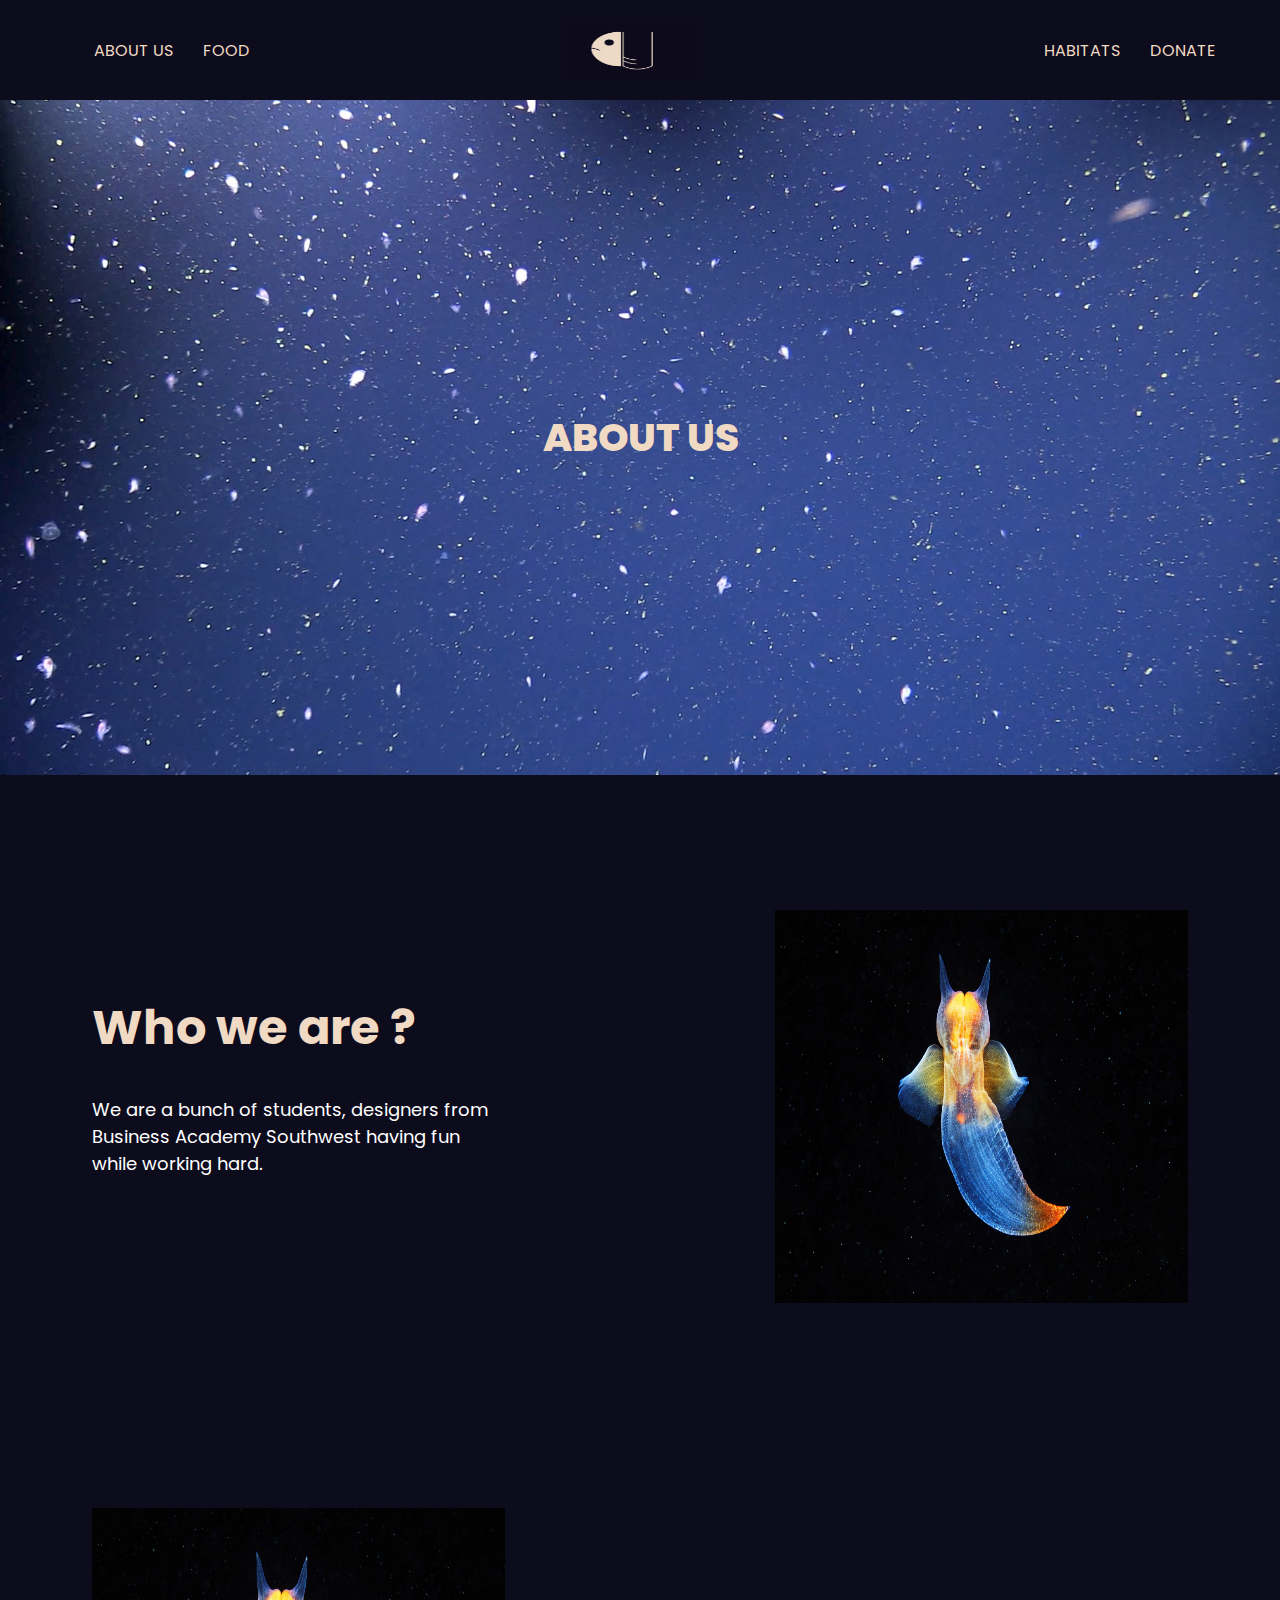
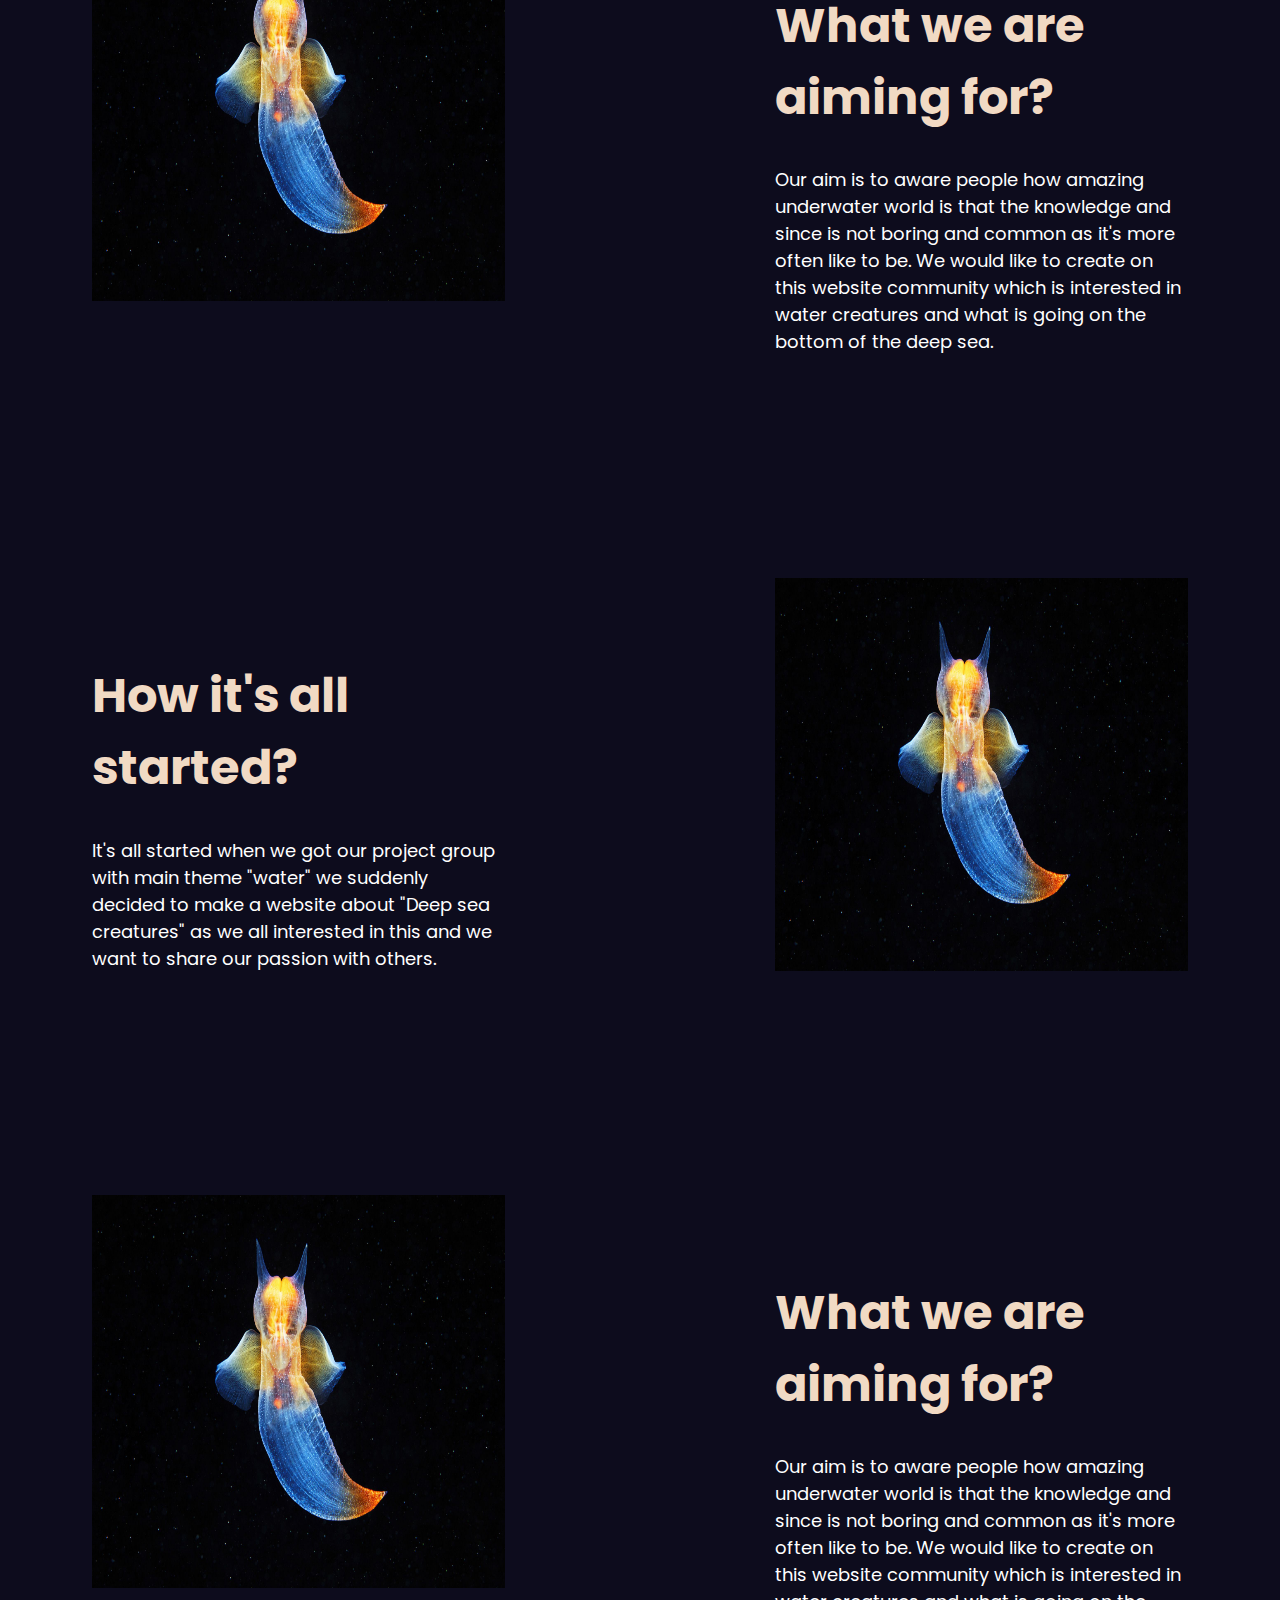
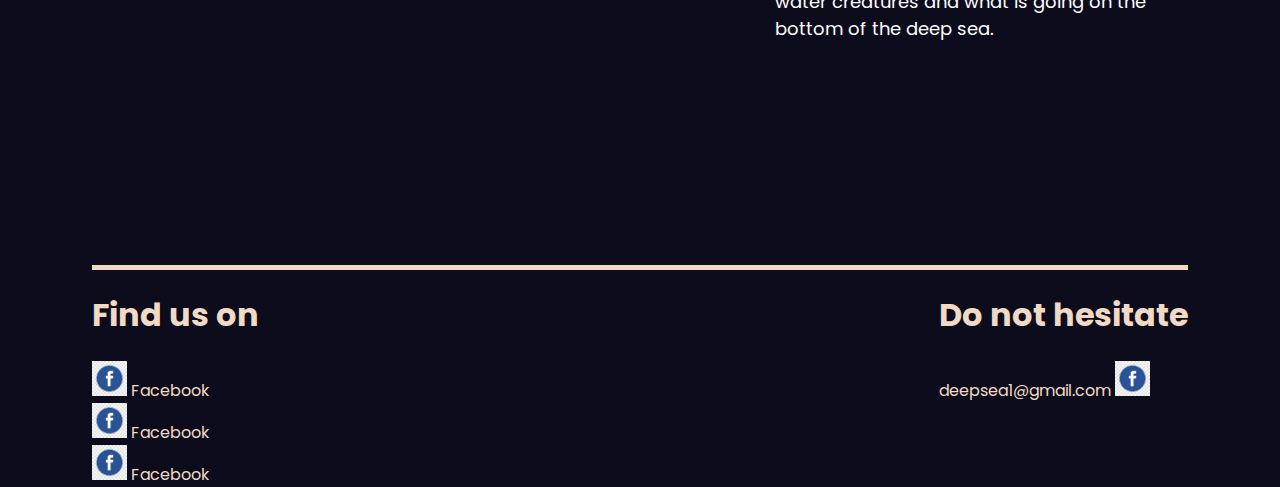
==== aboutus.html @ a3cc4cc2 "update 10.12.2020" ====
<!DOCTYPE html>
<html lang="en">
<head>
    <meta charset="UTF-8">
    <meta name="viewport" content="width=device-width, initial-scale=1.0">
    <title>About us</title>
    <link rel="stylesheet" href="css/aboutus.css">
</head>
<body>
    
<!--HEADER STARTS-->
  <div class="header">




    <div class="menumain">

        <div class="outer-menu">
          <input class="checkbox-toggle" type="checkbox" />
          <div class="hamburger">
            <div></div>
          </div>

          <div class="menu">
              
            <div>
              <div>
                <ul>
                  
                  <a href="index.html">
                    <img src="img/logo.png" alt="logo" id="logoham" />
                  </a>
                  <li><a href="habitats.html">HABITATS</a></li>
                  <li><a href="food.html">FOOD</a></li>
                  <li><a href="#">ABOUT US</a></li>
                  <li><a href="zones.html">ZONES</a></li>
      
                </ul>
              </div>
            </div>
          </div>
        </div>

      </div>




      <div class="logo">
        <a href="index.html">
          <img src="img/logo.png" alt="logo" id="logo"/>
        </a>

      </div>


    <div class="extension">
      
    </div>

    

  </div>

  <div class="headerdesktop">

    <div class="menudekstop">
       
          <li><a href="aboutus.html" class="menuhover">ABOUT US</a></li>
          <li><a href="food.html" class="menuhover">FOOD</a></li>

        
      </div>

      <div class="logodekstop">
    
      
        <a href="index.html">
          <img src="img/logo2.png" alt="logo" class="logodekstop"/>
        </a>
      
      </div>



    <div class="menudekstop2">
       
      
        <li><a href="habitats.html" class="menuhover">HABITATS</a></li>
        <li><a href="donate.html" class="menuhover">DONATE</a></li>
      
    </div>

</div>

  <!--HEADER ENDS-->


  <!--body-->
<!--body-->




<div class="body1food">

    <div class="seafloortext">
        ABOUT US 
    
    </div>


</div>


<div class="aboutustitledesktop">

  
</div>




<div class="body3article">




  <div class="articletext1">
    <h1>Who we are?</h1>

    <p class="txtwhite">We are a bunch of students, designers from Business Academy Southwest  
      having fun while working hard.
    </p>

  </div>



  <div class="articletext1">
    <h1>How it's all started?</h1>

    <p class="txtwhite">It's all started when we got our project group with main theme "water"
      we suddenly decided to make a website about "Deep sea creatures"
      as we all interested in this and we want to share our passion with others. 
    </p>

  </div>



  <div class="articletext1" >
    <h1>  The best team! </h1>

    <p class="txtwhite">In our squad we count very talented people learnt by professionals.
      Everybody works as a team, but does completely different stuff.
    </p>


    <p class="txtwhite" style="text-align: center;">In our team are included 4 people :
      <ul class="listofmembers">
     <li>Gerda Gergardaite</li>
     <li>Gerda Gergardaite</li>
     <li>Gerda Gergardaite</li>
     <li>Gerda Gergardaite</li>
    </ul>
    </p>

  </div>



  <div class="articletext1">
    <h1>What we are aiming for?</h1>

    <p class="txtwhite">Our aim is to aware people how amazing underwater world is
      that the knowledge and since is not boring and common as it's more often like to be.
      We would like to create on this website community which is interested in
      water creatures and what is going on the bottom of the deep sea.
      
    </p>

  </div>
  
</div>
<!--mobile body ends-->




<!--desktop body-->

  <div class="bodydesktop">

    <div class="bodydesktopsection1">
        <div class="bodydesktopsection1text">
          <h1>Who we are ?</h1>

          <p class="txtwhite">We are a bunch of students, designers from Business Academy Southwest  
            having fun while working hard.
          </p>
        </div>

        <div class="spacer"></div>

        <div class="bodydesktopsection1img">
          <img src="img/Pteropoda.jpg" alt="image" class="image11">
        </div>


    </div>





    <div class="bodydesktopsection2">


      <div class="bodydesktopsection2img">
        <img src="img/Pteropoda.jpg" alt="image" class="image22">
      </div>
      <div class="spacer2"></div>
      <div class="bodydesktopsection2text">
        <h1>What we are aiming for?</h1>

        <p class="txtwhite">Our aim is to aware people how amazing underwater world is
          that the knowledge and since is not boring and common as it's more often like to be.
          We would like to create on this website community which is interested in
          water creatures and what is going on the bottom of the deep sea.
        </p>
      </div>


      
     

    </div>
    <div class="bodydesktopsection3">

      <div class="bodydesktopsection3text">
        <h1>How it's all started?</h1>

        <p class="txtwhite">It's all started when we got our project group with main theme "water"
          we suddenly decided to make a website about "Deep sea creatures"
          as we all interested in this and we want to share our passion with others. 
        </p>
      </div>
      <div class="spacer3"></div>
      <div class="bodydesktopsection3img">
        <img src="img/Pteropoda.jpg" alt="image" class="image33">
      </div>
    </div>


    <div class="bodydesktopsection4">

     


        <div class="bodydesktopsection4img">
          <img src="img/Pteropoda.jpg" alt="image" class="image44">
        </div>
        <div class="spacer4"></div>
        <div class="bodydesktopsection4text">
          <h1>What we are aiming for?</h1>
  
          <p class="txtwhite">Our aim is to aware people how amazing underwater world is
            that the knowledge and since is not boring and common as it's more often like to be.
            We would like to create on this website community which is interested in
            water creatures and what is going on the bottom of the deep sea.
          </p>
        </div>
  
  

    </div>




    <div class="footoerdesktop">


      <div class="social">
        <h1>Find us on</h1>

        <div id="socialicons">
          <img src="img/facebook.jpg" alt="" height="35" width="35">
          <span class="socioltext">Facebook</span>
        </div>
        <div id="socialicons">
          <img src="img/facebook.jpg" alt="" height="35" width="35">
          <span class="socioltext">Facebook</span>
        </div>
        <div id="socialicons">
          <img src="img/facebook.jpg" alt="" height="35" width="35">
          <span class="socioltext">Facebook</span>
        </div>


        
        
      </div>

      <div class="email">
        <h1>Do not hesitate </h1>
      
          <div id="socialicons">
            <span class="socioltext">deepsea1@gmail.com  </span>
            <img src="img/facebook.jpg" alt="" height="35" width="35">
            
          </div>
      </div>
  
    </div>


  </div>






  <!-- desktop body ends-->

  <footer>
   <span id="fotspan"> © TEAM 4</span> 
  </footer>

    
</body>
</html>
---- css/aboutus.css ----
@import url("https://fonts.googleapis.com/css2?family=Poppins:wght@200&display=swap");
body {
  margin: 0;
  font-family: 'Poppins', sans-serif;
}

/*HEADER STARTS*/
.header {
  background-color: #161B33;
  display: -webkit-box;
  display: -ms-flexbox;
  display: flex;
  height: 62px;
  padding-left: 15px;
  padding-right: 31px;
  /*Sticky header kod*/
  position: fixed;
  top: 0;
  left: 0;
  z-index: 9999;
  width: 100%;
  height: 50px;
  /*////Sticky header kod*/
}

.header .menumain {
  color: white;
  -ms-flex-item-align: center;
      -ms-grid-row-align: center;
      align-self: center;
  -webkit-box-flex: 1;
      -ms-flex: 1;
          flex: 1;
}

.header .menumain .flex-center {
  display: -webkit-box;
  display: -ms-flexbox;
  display: flex;
  -webkit-box-align: center;
      -ms-flex-align: center;
          align-items: center;
  -webkit-box-pack: center;
      -ms-flex-pack: center;
          justify-content: center;
}

.header .menumain * {
  -webkit-box-sizing: border-box;
          box-sizing: border-box;
  font-family: 'Poppins', sans-serif;
  font-weight: 300;
}

.header .menumain a,
.header .menumain a:visited,
.header .menumain a:hover,
.header .menumain a:active {
  color: inherit;
  text-decoration: none;
}

.header .menumain h1 {
  font-family: 'Poppins', sans-serif;
  font-weight: 400;
  font-size: 3em;
  text-align: center;
}

.header .menumain .outer-menu {
  top: 10vh;
  left: 0;
  z-index: 1;
}

.header .menumain .outer-menu .checkbox-toggle {
  position: absolute;
  top: 0;
  left: 0;
  z-index: 2;
  cursor: pointer;
  width: 60px;
  height: 60px;
  opacity: 0;
}

.header .menumain .outer-menu .checkbox-toggle:checked + .hamburger > div {
  -webkit-transform: rotate(135deg);
  transform: rotate(135deg);
}

.header .menumain .outer-menu .checkbox-toggle:checked + .hamburger > div:before,
.header .menumain .outer-menu .checkbox-toggle:checked + .hamburger > div:after {
  top: 0;
  -webkit-transform: rotate(90deg);
  transform: rotate(90deg);
}

.header .menumain .outer-menu .checkbox-toggle:checked + .hamburger > div:after {
  opacity: 0;
}

.header .menumain .outer-menu .checkbox-toggle:checked ~ .menu {
  pointer-events: auto;
  visibility: visible;
}

.header .menumain .outer-menu .checkbox-toggle:checked ~ .menu > div {
  -webkit-transform: scale(1);
  transform: scale(1);
  -webkit-transition-duration: 0.75s;
          transition-duration: 0.75s;
}

.header .menumain .outer-menu .checkbox-toggle:checked ~ .menu > div > div {
  opacity: 1;
  -webkit-transition: opacity 0.4s ease 0.4s;
  transition: opacity 0.4s ease 0.4s;
}

.header .menumain .outer-menu .checkbox-toggle:checked:hover + .hamburger > div {
  -webkit-transform: rotate(225deg);
  transform: rotate(225deg);
}

.header .menumain .outer-menu .hamburger {
  position: absolute;
  top: 0;
  z-index: 1;
  width: 60px;
  height: 50px;
  padding: 0.5em 1em;
  border-radius: 0 0.12em 0.12em 0;
  cursor: pointer;
  -webkit-transition: -webkit-box-shadow 0.4s ease;
  transition: -webkit-box-shadow 0.4s ease;
  transition: box-shadow 0.4s ease;
  transition: box-shadow 0.4s ease, -webkit-box-shadow 0.4s ease;
  -webkit-backface-visibility: hidden;
  backface-visibility: hidden;
  display: -webkit-box;
  display: -ms-flexbox;
  display: flex;
  -webkit-box-align: center;
      -ms-flex-align: center;
          align-items: center;
  -webkit-box-pack: center;
      -ms-flex-pack: center;
          justify-content: center;
}

.header .menumain .outer-menu .hamburger > div {
  position: relative;
  -webkit-box-flex: 0;
      -ms-flex: none;
          flex: none;
  width: 100%;
  height: 2px;
  background: #F1DAC4;
  -webkit-transition: all 0.4s ease;
  transition: all 0.4s ease;
  display: -webkit-box;
  display: -ms-flexbox;
  display: flex;
  -webkit-box-align: center;
      -ms-flex-align: center;
          align-items: center;
  -webkit-box-pack: center;
      -ms-flex-pack: center;
          justify-content: center;
}

.header .menumain .outer-menu .hamburger > div:before,
.header .menumain .outer-menu .hamburger > div:after {
  content: "";
  position: absolute;
  z-index: 1;
  top: -10px;
  left: 0;
  width: 100%;
  height: 2px;
  background: inherit;
  -webkit-transition: all 0.4s ease;
  transition: all 0.4s ease;
}

.header .menumain .outer-menu .hamburger > div:after {
  top: 10px;
}

.header .menumain .outer-menu .menu {
  position: fixed;
  top: 0;
  left: 0;
  width: 100%;
  height: 100%;
  pointer-events: none;
  visibility: hidden;
  overflow: hidden;
  -webkit-backface-visibility: hidden;
  backface-visibility: hidden;
  outline: 1px solid transparent;
  display: -webkit-box;
  display: -ms-flexbox;
  display: flex;
  -webkit-box-align: center;
      -ms-flex-align: center;
          align-items: center;
  -webkit-box-pack: center;
      -ms-flex-pack: center;
          justify-content: center;
}

.header .menumain .outer-menu .menu > div {
  width: 200vw;
  height: 200vw;
  color: #fefefe;
  background-image: url(../img/menu-backgroundblur.png);
  background-size: cover;
  border-radius: 50%;
  -webkit-transition: all 0.4s ease;
  transition: all 0.4s ease;
  -webkit-box-flex: 0;
      -ms-flex: none;
          flex: none;
  -webkit-transform: scale(0);
  transform: scale(0);
  -webkit-backface-visibility: hidden;
  backface-visibility: hidden;
  overflow: hidden;
  display: -webkit-box;
  display: -ms-flexbox;
  display: flex;
  -webkit-box-align: center;
      -ms-flex-align: center;
          align-items: center;
  -webkit-box-pack: center;
      -ms-flex-pack: center;
          justify-content: center;
}

.header .menumain .outer-menu .menu > div > div {
  text-align: center;
  max-width: 90vw;
  max-height: 100vh;
  opacity: 0;
  -webkit-transition: opacity 0.4s ease;
  transition: opacity 0.4s ease;
  overflow-y: auto;
  -webkit-box-flex: 0;
      -ms-flex: none;
          flex: none;
  display: -webkit-box;
  display: -ms-flexbox;
  display: flex;
  -webkit-box-align: center;
      -ms-flex-align: center;
          align-items: center;
  -webkit-box-pack: center;
      -ms-flex-pack: center;
          justify-content: center;
}

.header .menumain .outer-menu .menu > div > div > ul {
  list-style: none;
  padding: 0 1em;
  margin: 0;
  display: block;
  max-height: 100vh;
}

.header .menumain .outer-menu .menu > div > div > ul > li {
  padding: 0;
  margin: 1em;
  font-size: 24px;
  display: block;
}

.header .menumain .outer-menu .menu > div > div > ul > li > a {
  position: relative;
  display: inline;
  cursor: pointer;
  -webkit-transition: color 0.4s ease;
  transition: color 0.4s ease;
}

.header .menumain .outer-menu .menu > div > div > ul > li > a:hover {
  color: #F1DAC4;
}

.header .menumain .outer-menu .menu > div > div > ul > li > a:hover:after {
  width: 100%;
}

.header .menumain .outer-menu .menu > div > div > ul > li > a:after {
  content: "";
  position: absolute;
  z-index: 1;
  bottom: -0.15em;
  left: 0;
  width: 0;
  height: 2px;
  background: #F1DAC4;
  -webkit-transition: width 0.4s ease;
  transition: width 0.4s ease;
}

.header .logo {
  color: white;
  -ms-flex-item-align: center;
      -ms-grid-row-align: center;
      align-self: center;
  -webkit-box-flex: 2;
      -ms-flex: 2;
          flex: 2;
  text-align: center;
}

.header .logo #logo {
  width: 25px;
  height: 25px;
}

.header .extension {
  background-color: #982828;
  -ms-flex-item-align: center;
      -ms-grid-row-align: center;
      align-self: center;
  -webkit-box-flex: 1;
      -ms-flex: 1;
          flex: 1;
}

.header #logoham {
  width: 148px;
  height: 170px;
}

/*HEADER ENDS*/
/*BODY Begins*/
.body1article {
  width: 100%;
  height: 675px;
  display: -webkit-box;
  display: -ms-flexbox;
  display: flex;
  -webkit-box-orient: vertical;
  -webkit-box-direction: normal;
      -ms-flex-direction: column;
          flex-direction: column;
  -webkit-box-pack: center;
      -ms-flex-pack: center;
          justify-content: center;
  background-image: url(../img/seafloor.jpg);
  background-size: cover;
  background-position: 10% 60%;
}

.body1article .seafloortext {
  color: #F1DAC4;
  text-align: center;
  font-size: 39px;
  font-weight: 800;
}

.body2article {
  background-color: #0D0C1D;
  color: white;
  height: 100%;
  font-size: 18px;
  display: -webkit-box;
  display: -ms-flexbox;
  display: flex;
  -webkit-box-pack: center;
      -ms-flex-pack: center;
          justify-content: center;
  -webkit-box-align: center;
      -ms-flex-align: center;
          align-items: center;
  padding-top: 5px;
  padding-bottom: 5px;
}

.body2article .arttext1 {
  text-align: center;
}

footer {
  display: -webkit-box;
  display: -ms-flexbox;
  display: flex;
  width: 100%;
  background-color: #161B33;
  height: 40px;
  color: white;
  -webkit-box-pack: center;
      -ms-flex-pack: center;
          justify-content: center;
  -ms-flex-line-pack: center;
      align-content: center;
  -webkit-box-align: center;
      -ms-flex-align: center;
          align-items: center;
  border-top: 2px solid #F1DAC4;
}

footer #fotspan {
  -ms-flex-item-align: center;
      -ms-grid-row-align: center;
      align-self: center;
}

/*BODY 3 end*/
.body3article {
  display: -webkit-box;
  display: -ms-flexbox;
  display: flex;
  -webkit-box-orient: vertical;
  -webkit-box-direction: normal;
      -ms-flex-direction: column;
          flex-direction: column;
  -webkit-box-align: center;
      -ms-flex-align: center;
          align-items: center;
  background-color: #0D0C1D;
}

.body3article .articletext1 {
  padding-left: 31px;
  padding-right: 31px;
}

.body3article .itemarticle {
  width: 100%;
  height: 175px;
  background-size: cover;
  margin-bottom: 20px;
}

.body3article .itemarticle2 {
  width: 100%;
  height: 260px;
  background-size: cover;
  margin-bottom: 20px;
}

.body3article .itemarticle3 {
  width: 100%;
  height: 260px;
  background-size: cover;
  margin-top: 30px;
}

.body3article .itemarticle4 {
  width: 100%;
  height: 319px;
  background-size: cover;
}

.txtwhite {
  font-size: 18px;
  color: white;
  text-align: left;
}

h1 {
  color: #F1DAC4;
  text-align: center;
}

.video1 {
  margin-top: 25px;
  margin-bottom: 60px;
  width: 80%;
  height: 244px;
}

.video2 {
  margin-top: 25px;
  margin-bottom: 60px;
  width: 100%;
  height: 260px;
}

/*BODY 3 end*/
/*FOODS BEGINS*/
.body1food {
  width: 100%;
  height: 675px;
  display: -webkit-box;
  display: -ms-flexbox;
  display: flex;
  -webkit-box-orient: vertical;
  -webkit-box-direction: normal;
      -ms-flex-direction: column;
          flex-direction: column;
  -webkit-box-pack: center;
      -ms-flex-pack: center;
          justify-content: center;
  background-image: url(../img/foodbackground.jpg);
  background-size: cover;
  background-position: 20% 90%;
}

.body1food .seafloortext {
  color: #F1DAC4;
  text-align: center;
  font-size: 39px;
  font-weight: 800;
}

.body1zones {
  width: 100%;
  height: 675px;
  display: -webkit-box;
  display: -ms-flexbox;
  display: flex;
  -webkit-box-orient: vertical;
  -webkit-box-direction: normal;
      -ms-flex-direction: column;
          flex-direction: column;
  -webkit-box-pack: center;
      -ms-flex-pack: center;
          justify-content: center;
  background-image: url(../img/NatGeoDeepSeaExplore.jpg);
  background-size: cover;
  background-position: 80% 90%;
}

.body1zones .zonestext {
  color: #F1DAC4;
  text-align: center;
  font-size: 39px;
  font-weight: 800;
}

.body2prespeach {
  background-color: #0D0C1D;
  color: white;
  height: 100%;
  font-size: 18px;
  display: -webkit-box;
  display: -ms-flexbox;
  display: flex;
  -webkit-box-pack: center;
      -ms-flex-pack: center;
          justify-content: center;
  -webkit-box-align: center;
      -ms-flex-align: center;
          align-items: center;
  padding-top: 5px;
  padding-bottom: 5px;
}

.body2prespeach .prespeach {
  margin: 20px;
  text-align: center;
}

.body3article {
  display: -webkit-box;
  display: -ms-flexbox;
  display: flex;
  -webkit-box-orient: vertical;
  -webkit-box-direction: normal;
      -ms-flex-direction: column;
          flex-direction: column;
  -webkit-box-align: center;
      -ms-flex-align: center;
          align-items: center;
  background-color: #0D0C1D;
}

.body3article .articletext1 {
  padding-left: 31px;
  padding-right: 31px;
}

.body3article .itemarticle {
  width: 100%;
  height: 175px;
  background-size: cover;
  margin-bottom: 20px;
}

.body3article .itemarticle2 {
  width: 100%;
  height: 260px;
  background-size: cover;
  margin-bottom: 20px;
}

.body3article .itemarticle3 {
  width: 100%;
  height: 260px;
  background-size: cover;
  margin-top: 30px;
}

.body3article .itemarticle4 {
  width: 100%;
  height: 319px;
  background-size: cover;
}

.body3article .itemarticlebox-1 {
  background-image: url(../img/image32.jpg);
  background-size: cover;
  background-position: 50% 50%;
  width: 100%;
  height: 675px;
  display: -webkit-box;
  display: -ms-flexbox;
  display: flex;
  -webkit-box-orient: vertical;
  -webkit-box-direction: normal;
      -ms-flex-direction: column;
          flex-direction: column;
  -webkit-box-pack: center;
      -ms-flex-pack: center;
          justify-content: center;
}

.body3article .itemarticle2box-1 {
  background-image: url(../img/Vents-on-the-Juan-de-Fuca-ridge.jpg);
  background-size: cover;
  background-position: 50% 50%;
  width: 100%;
  height: 355px;
  display: -webkit-box;
  display: -ms-flexbox;
  display: flex;
  -webkit-box-orient: vertical;
  -webkit-box-direction: normal;
      -ms-flex-direction: column;
          flex-direction: column;
  -webkit-box-pack: center;
      -ms-flex-pack: center;
          justify-content: center;
}

.body3article .itemarticle3box-1 {
  background-image: url(../img/jeronimo-martins-nudibranch.jpg);
  background-size: cover;
  background-position: 50% 50%;
  width: 100%;
  height: 355px;
  display: -webkit-box;
  display: -ms-flexbox;
  display: flex;
  -webkit-box-orient: vertical;
  -webkit-box-direction: normal;
      -ms-flex-direction: column;
          flex-direction: column;
  -webkit-box-pack: center;
      -ms-flex-pack: center;
          justify-content: center;
}

.body3article .itemarticle4box-1 {
  background-image: url(../img/tmpnull.gif);
  background-size: cover;
  background-position: 50% 50%;
  width: 100%;
  height: 355px;
  display: -webkit-box;
  display: -ms-flexbox;
  display: flex;
  -webkit-box-orient: vertical;
  -webkit-box-direction: normal;
      -ms-flex-direction: column;
          flex-direction: column;
  -webkit-box-pack: center;
      -ms-flex-pack: center;
          justify-content: center;
}

.txtwhite {
  font-size: 18px;
  color: white;
  text-align: left;
}

h1 {
  color: #F1DAC4;
  text-align: center;
}

.video1 {
  margin-top: 25px;
  margin-bottom: 60px;
  width: 80%;
  height: 244px;
}

.listofmembers {
  list-style: none;
  color: #F1DAC4;
  text-align: center;
  padding: 0;
  margin: 0;
}

.headerdesktop, .aboutustitledesktop, .bodydesktop {
  display: none;
}

.video2 {
  margin-top: 25px;
  margin-bottom: 60px;
  width: 100%;
  height: 260px;
}

@media (min-width: 769px) {
  .header, footer, .body3article {
    display: none;
  }
  a {
    color: #F1DAC4;
    text-decoration: none;
  }
  .menuhover:hover {
    -webkit-mask-image: linear-gradient(-75deg, rgba(105, 23, 23, 0.6) 30%, #000 50%, rgba(0, 0, 0, 0.6) 70%);
    -webkit-mask-size: 200%;
    -webkit-animation: shine 2.5s infinite;
            animation: shine 2.5s infinite;
  }
  li {
    list-style-type: none;
    margin-left: 30px;
  }
  .headerdesktop {
    display: -webkit-box;
    display: -ms-flexbox;
    display: flex;
    background-color: #0D0C1D;
    padding-top: 20px;
    padding-bottom: 20px;
  }
  .logodekstop {
    width: 140px;
    height: 60px;
    -webkit-box-flex: 1;
        -ms-flex-positive: 1;
            flex-grow: 1;
    text-align: center;
  }
  .menudekstop {
    display: -webkit-box;
    display: -ms-flexbox;
    display: flex;
    -webkit-box-flex: row;
        -ms-flex: row;
            flex: row;
    margin-left: 5%;
    -ms-flex-item-align: center;
        align-self: center;
  }
  .menudekstop2 {
    display: -webkit-box;
    display: -ms-flexbox;
    display: flex;
    -webkit-box-flex: row;
        -ms-flex: row;
            flex: row;
    -ms-flex-item-align: center;
        align-self: center;
    margin-right: 5%;
  }
  .aboutustitledesktop {
    display: -webkit-box;
    display: -ms-flexbox;
    display: flex;
    background-color: #0D0C1D;
    padding-top: 85px;
    padding-bottom: 50px;
  }
  .bodydesktop {
    background-color: #0D0C1D;
    display: -webkit-box;
    display: -ms-flexbox;
    display: flex;
    -webkit-box-orient: vertical;
    -webkit-box-direction: normal;
        -ms-flex-direction: column;
            flex-direction: column;
    padding-left: 92px;
    padding-right: 92px;
  }
  .bodydesktop .bodydesktopsection1 {
    display: -webkit-box;
    display: -ms-flexbox;
    display: flex;
    -webkit-box-pack: justify;
        -ms-flex-pack: justify;
            justify-content: space-between;
    margin-bottom: 205px;
  }
  .bodydesktop .bodydesktopsection1text {
    -webkit-box-flex: 1;
        -ms-flex: 1;
            flex: 1;
    width: 22%;
    height: 22%;
    margin-top: 50px;
  }
  .bodydesktop .bodydesktopsection1text h1 {
    font-size: 3em;
    text-align: left;
  }
  .bodydesktop .spacer {
    width: 30vh;
    height: 393px;
  }
  .bodydesktop .bodydesktopsection1img {
    -webkit-box-flex: 1;
        -ms-flex: 1;
            flex: 1;
    width: 694px;
    height: 393px;
  }
  .bodydesktop .image11 {
    width: 100%;
    height: 100%;
  }
  .bodydesktop .bodydesktopsection2 {
    display: -webkit-box;
    display: -ms-flexbox;
    display: flex;
    -webkit-box-pack: justify;
        -ms-flex-pack: justify;
            justify-content: space-between;
    margin-bottom: 205px;
  }
  .bodydesktop .bodydesktopsection2text {
    -webkit-box-flex: 1;
        -ms-flex: 1;
            flex: 1;
    width: 22%;
    height: 22%;
    margin-top: 50px;
  }
  .bodydesktop .bodydesktopsection2text h1 {
    font-size: 3em;
    text-align: left;
  }
  .bodydesktop .spacer2 {
    width: 30vh;
    height: 393px;
  }
  .bodydesktop .bodydesktopsection2img {
    -webkit-box-flex: 1;
        -ms-flex: 1;
            flex: 1;
    width: 694px;
    height: 393px;
  }
  .bodydesktop .image22 {
    width: 100%;
    height: 100%;
  }
  .bodydesktop .bodydesktopsection3 {
    display: -webkit-box;
    display: -ms-flexbox;
    display: flex;
    -webkit-box-pack: justify;
        -ms-flex-pack: justify;
            justify-content: space-between;
    margin-bottom: 205px;
  }
  .bodydesktop .bodydesktopsection3text {
    -webkit-box-flex: 1;
        -ms-flex: 1;
            flex: 1;
    width: 22%;
    height: 22%;
    margin-top: 50px;
  }
  .bodydesktop .bodydesktopsection3text h1 {
    font-size: 3em;
    text-align: left;
  }
  .bodydesktop .spacer3 {
    width: 30vh;
    height: 393px;
  }
  .bodydesktop .bodydesktopsection3img {
    -webkit-box-flex: 1;
        -ms-flex: 1;
            flex: 1;
    width: 694px;
    height: 393px;
  }
  .bodydesktop .image33 {
    width: 100%;
    height: 100%;
  }
  .bodydesktop .bodydesktopsection4 {
    display: -webkit-box;
    display: -ms-flexbox;
    display: flex;
    -webkit-box-pack: justify;
        -ms-flex-pack: justify;
            justify-content: space-between;
    margin-bottom: 205px;
  }
  .bodydesktop .bodydesktopsection4text {
    -webkit-box-flex: 1;
        -ms-flex: 1;
            flex: 1;
    width: 22%;
    height: 22%;
    margin-top: 50px;
  }
  .bodydesktop .bodydesktopsection4text h1 {
    font-size: 3em;
    text-align: left;
  }
  .bodydesktop .spacer4 {
    width: 30vh;
    height: 393px;
  }
  .bodydesktop .bodydesktopsection4img {
    -webkit-box-flex: 1;
        -ms-flex: 1;
            flex: 1;
    width: 694px;
    height: 393px;
  }
  .bodydesktop .image44 {
    width: 100%;
    height: 100%;
  }
  .footoerdesktop {
    display: -webkit-box;
    display: -ms-flexbox;
    display: flex;
    -webkit-box-pack: justify;
        -ms-flex-pack: justify;
            justify-content: space-between;
    border-line: 3px palegoldenrod;
    border-top: 5px solid #F1DAC4;
  }
  .socioltext {
    color: #F1DAC4;
  }
}
/*# sourceMappingURL=aboutus.css.map */
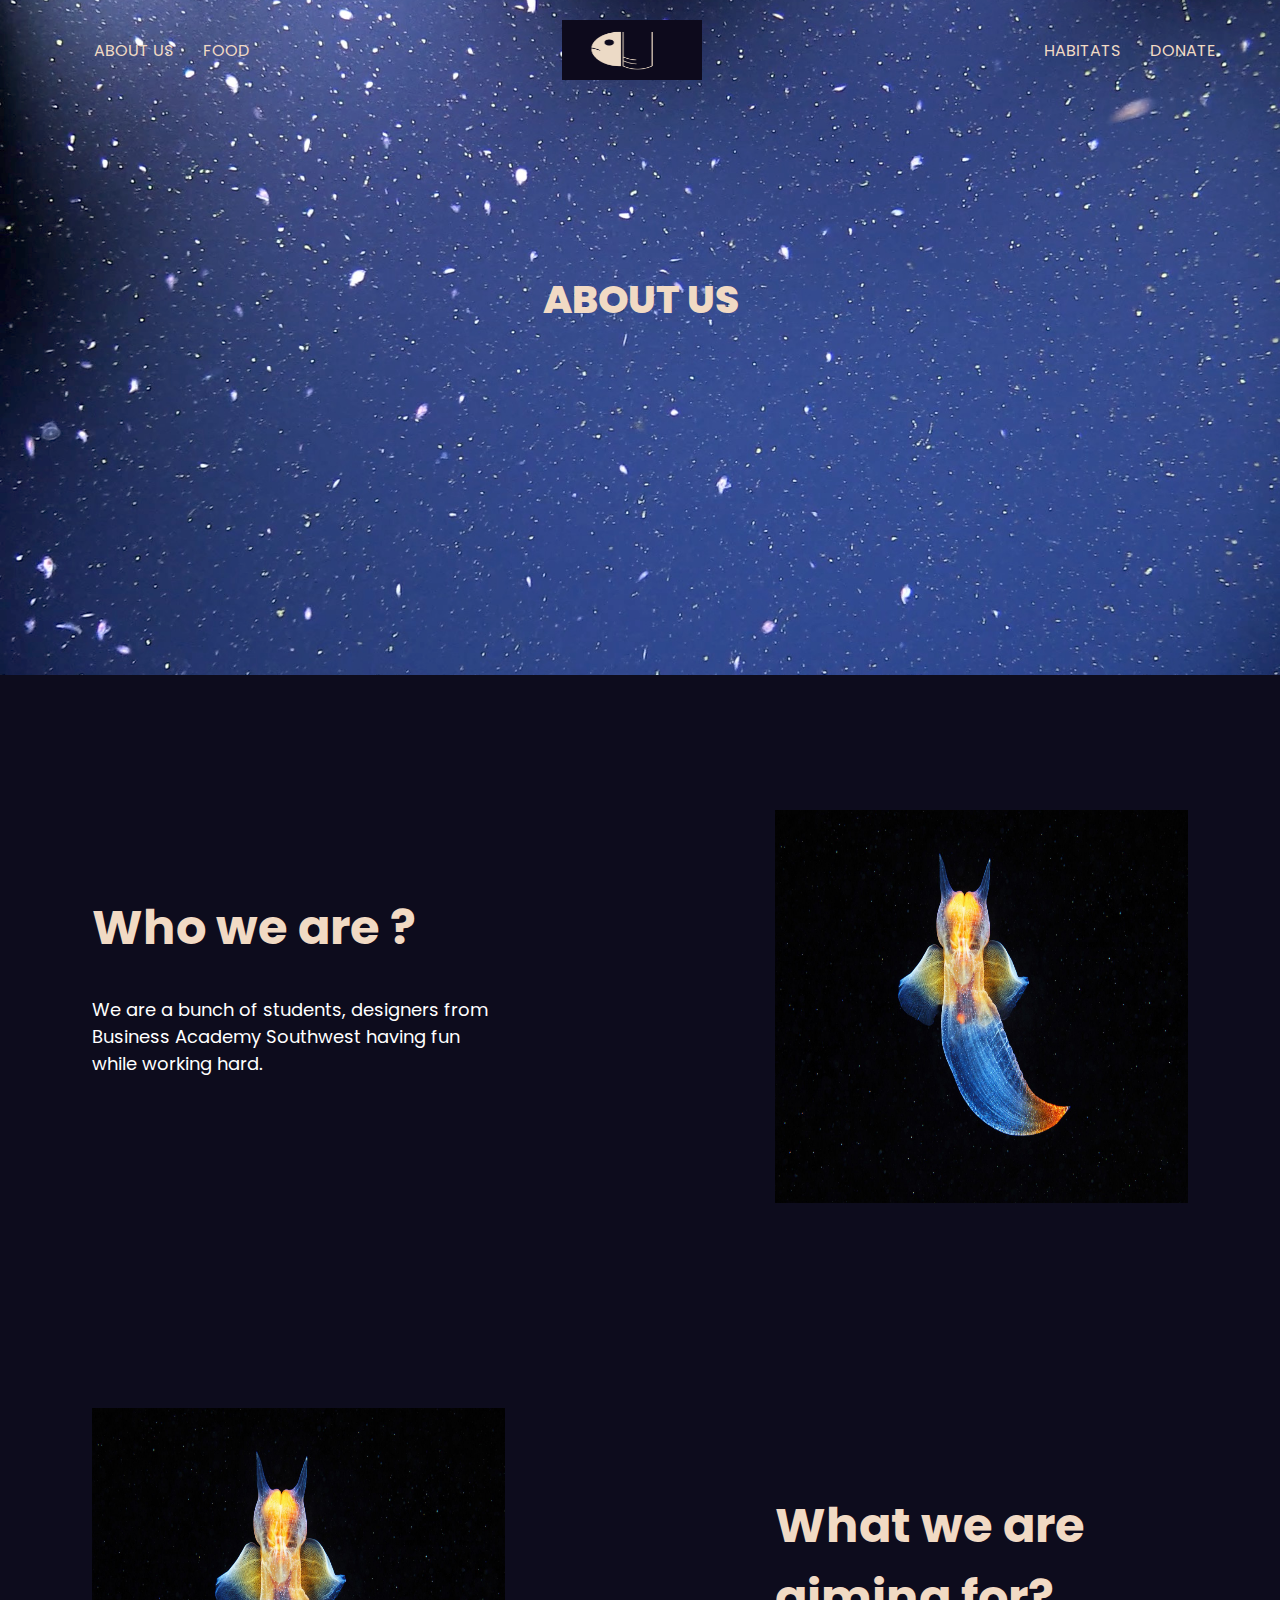
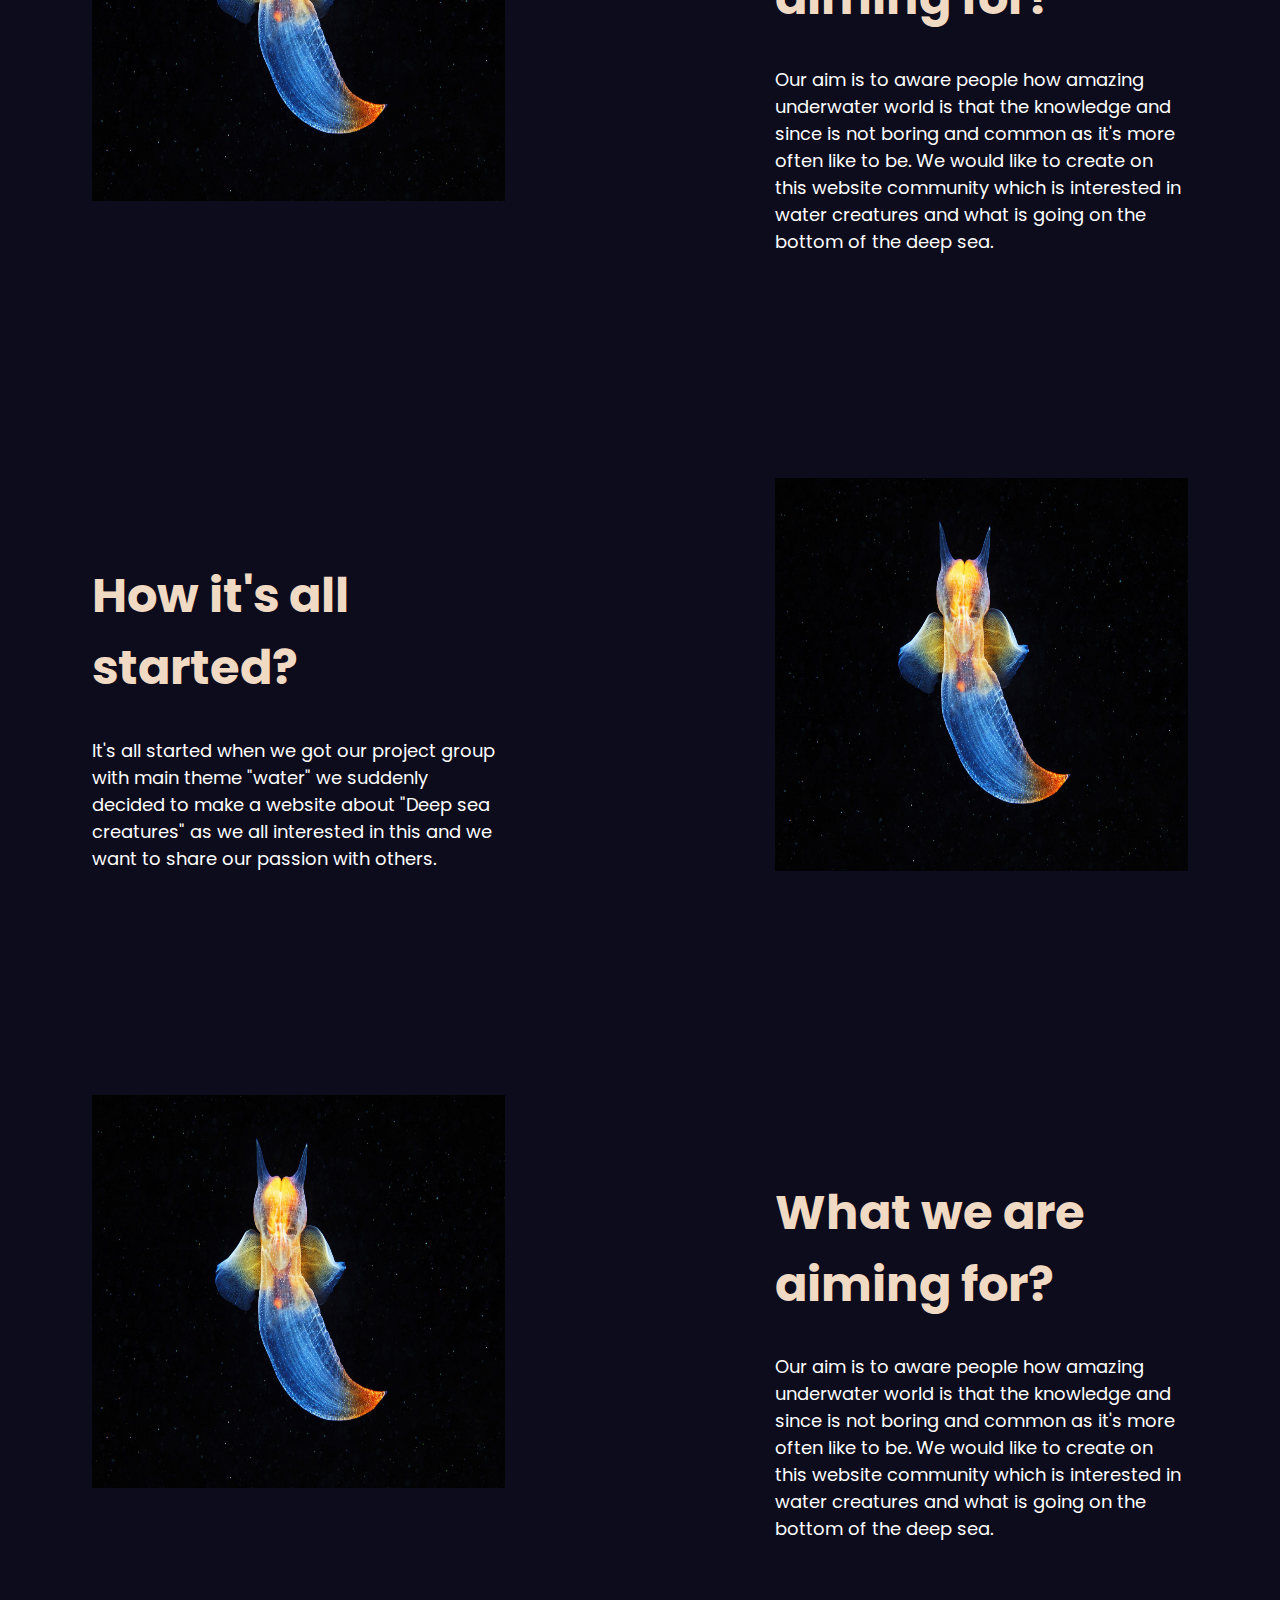
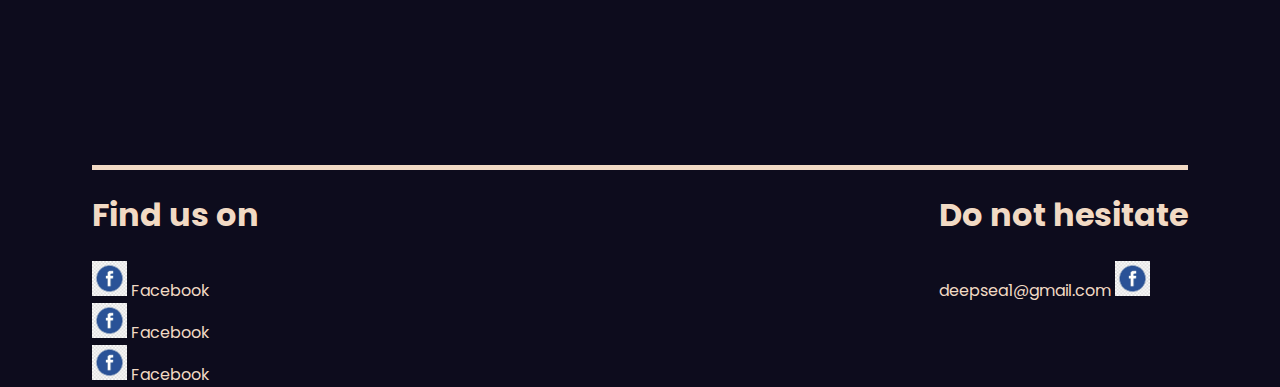
==== commit e54fb073: "update 13.12" ====
--- a/aboutus.html
+++ b/aboutus.html
@@ -63,6 +63,20 @@
 
   </div>
 
+  
+
+  <!--HEADER ENDS-->
+
+
+  <!--body-->
+<!--body-->
+
+
+
+
+<div class="body1food">
+
+
   <div class="headerdesktop">
 
     <div class="menudekstop">
@@ -93,17 +107,6 @@
     </div>
 
 </div>
-
-  <!--HEADER ENDS-->
-
-
-  <!--body-->
-<!--body-->
-
-
-
-
-<div class="body1food">
 
     <div class="seafloortext">
         ABOUT US 
--- a/css/aboutus.css
+++ b/css/aboutus.css
@@ -494,9 +494,6 @@
   -webkit-box-direction: normal;
       -ms-flex-direction: column;
           flex-direction: column;
-  -webkit-box-pack: center;
-      -ms-flex-pack: center;
-          justify-content: center;
   background-image: url(../img/foodbackground.jpg);
   background-size: cover;
   background-position: 20% 90%;
@@ -507,6 +504,7 @@
   text-align: center;
   font-size: 39px;
   font-weight: 800;
+  margin-top: 170px;
 }
 
 .body1zones {
@@ -734,7 +732,6 @@
     display: -webkit-box;
     display: -ms-flexbox;
     display: flex;
-    background-color: #0D0C1D;
     padding-top: 20px;
     padding-bottom: 20px;
   }
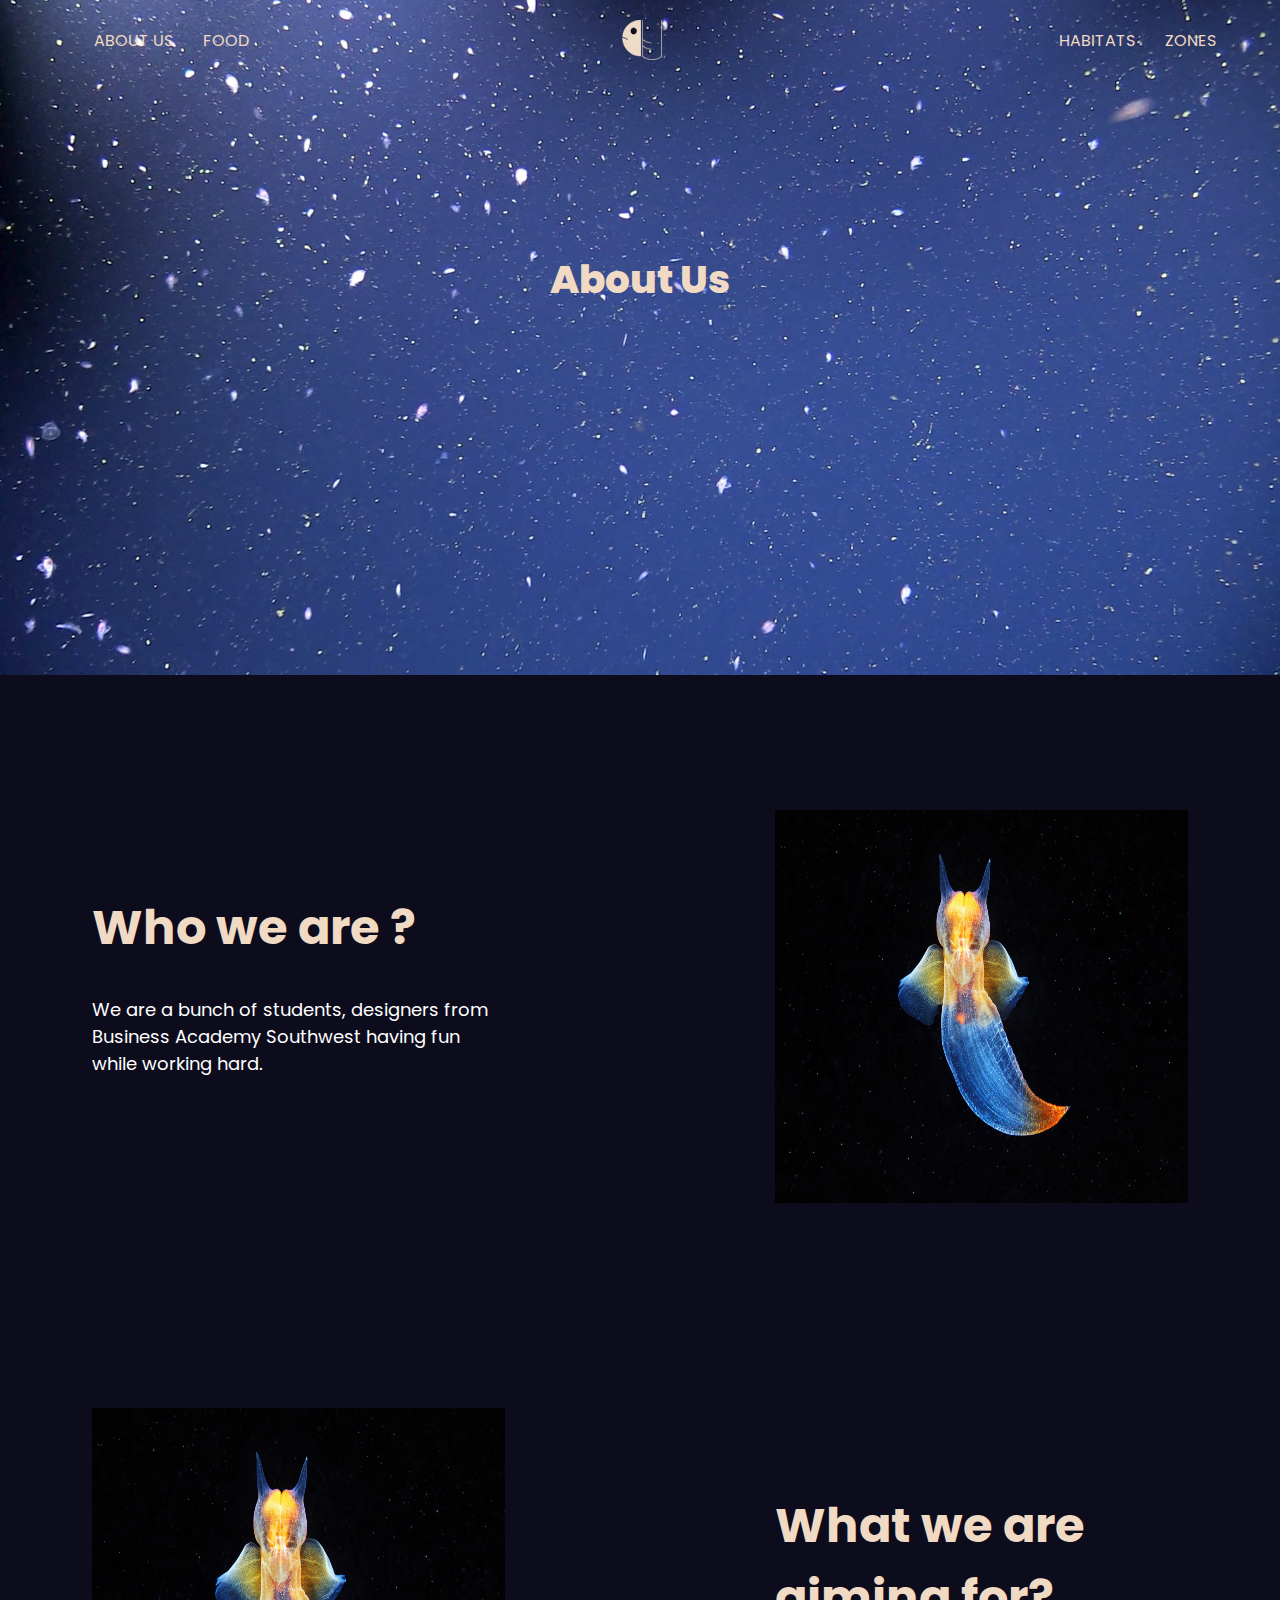
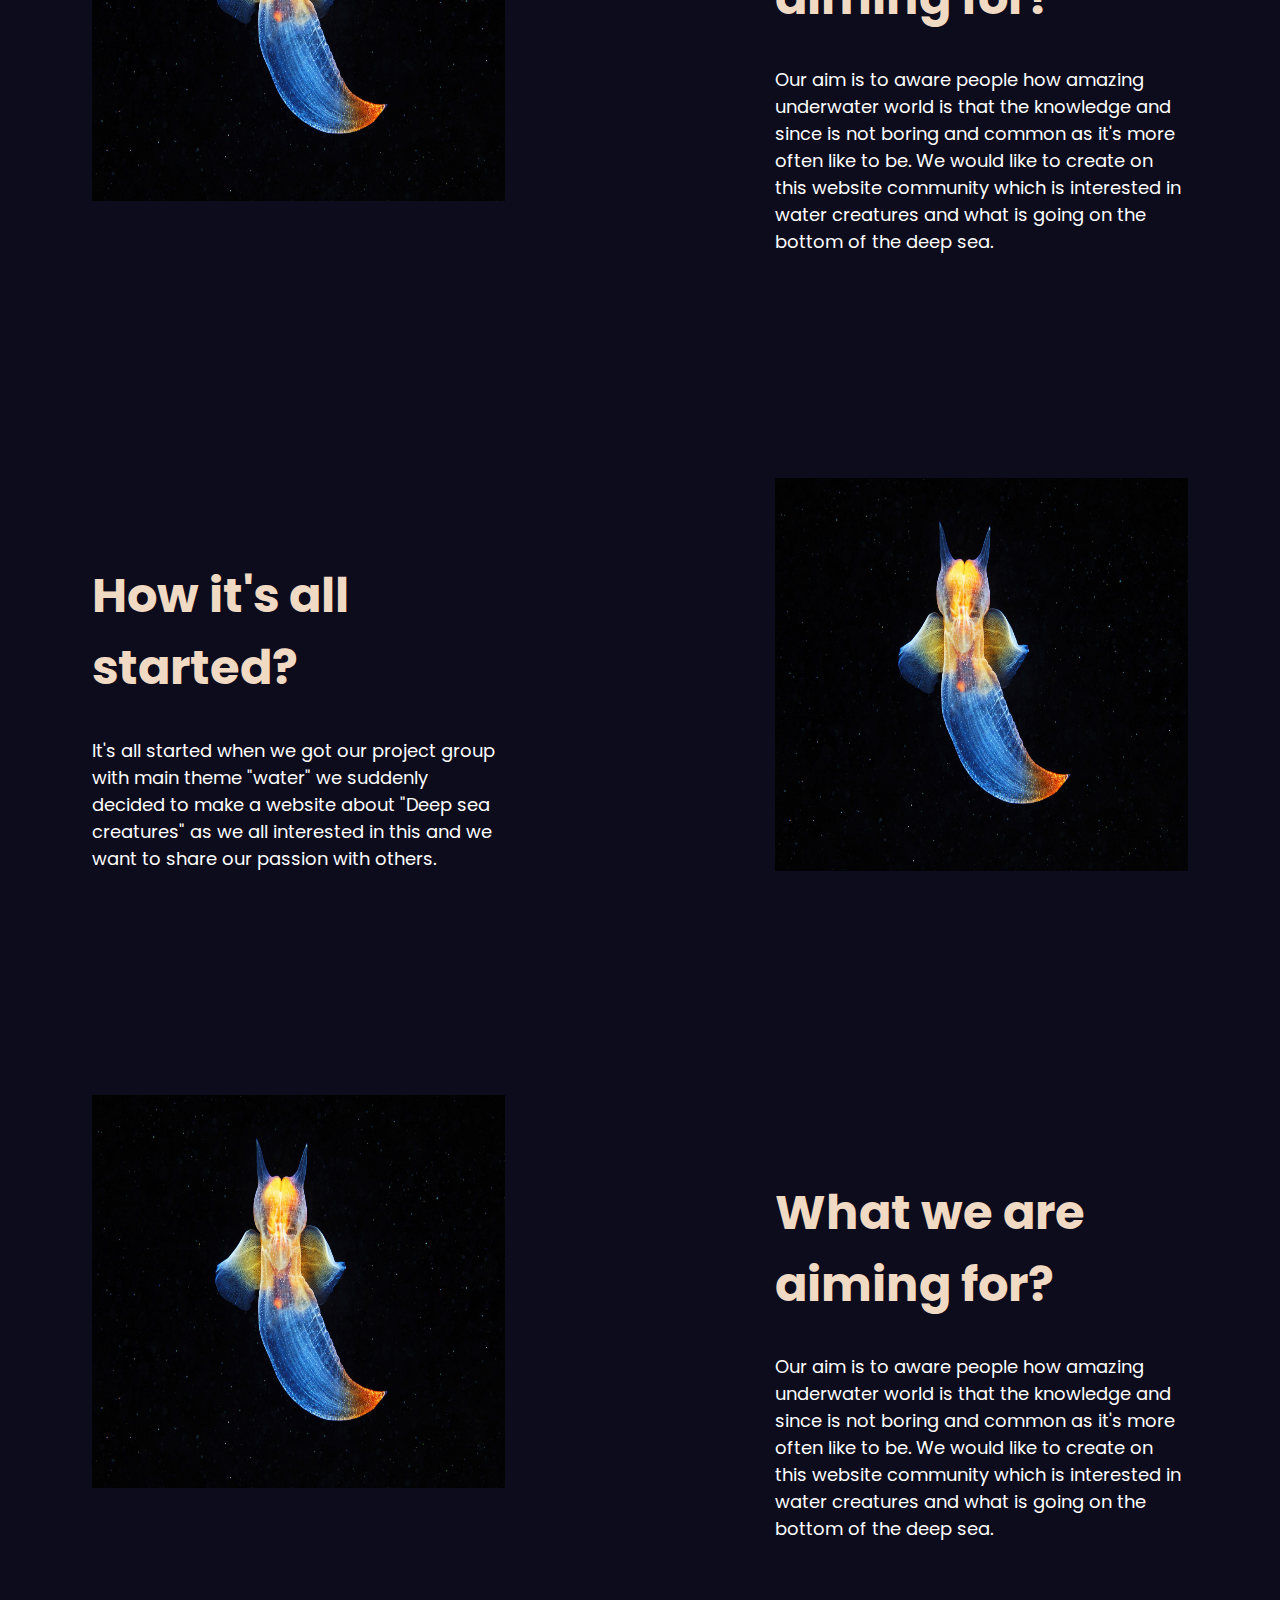
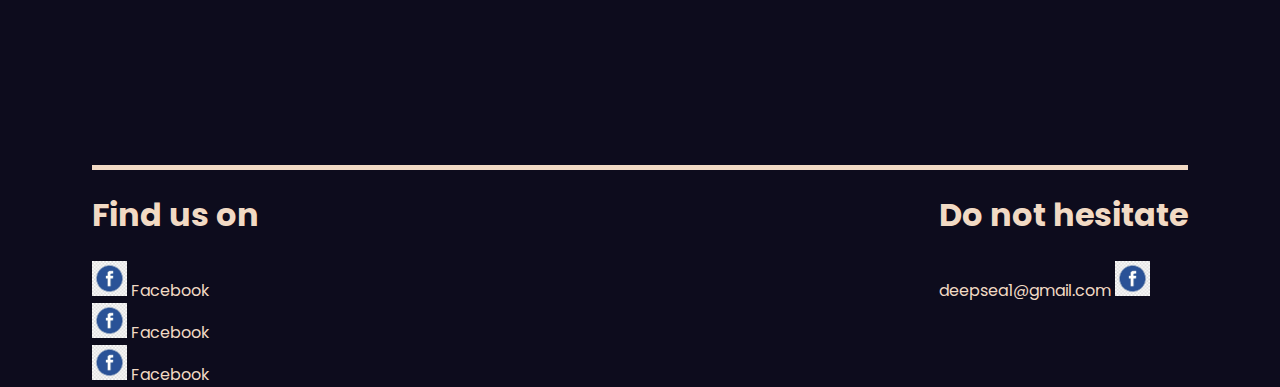
==== commit 024e7bf0: "update 13.12 - mario" ====
--- a/aboutus.html
+++ b/aboutus.html
@@ -33,7 +33,7 @@
                   </a>
                   <li><a href="habitats.html">HABITATS</a></li>
                   <li><a href="food.html">FOOD</a></li>
-                  <li><a href="#">ABOUT US</a></li>
+                  <li><a href="aboutus.html">ABOUT US</a></li>
                   <li><a href="zones.html">ZONES</a></li>
       
                 </ul>
@@ -102,16 +102,34 @@
        
       
         <li><a href="habitats.html" class="menuhover">HABITATS</a></li>
-        <li><a href="donate.html" class="menuhover">DONATE</a></li>
-      
-    </div>
+        <li><a href="zones.html" class="menuhover">ZONES</a></li>
+
+      
+    </div>
+
+  </div>
+
+   
+      <div class="seafloortext">
+          ABOUT US 
+      
+      </div>
+
+
+      <div class="subtextsuste">
+
+        <div class="foodtext">
+          About Us 
+      
+        </div>
+      
+      </div>
+
+  </div>
 
 </div>
 
-    <div class="seafloortext">
-        ABOUT US 
-    
-    </div>
+
 
 
 </div>
--- a/css/aboutus.css
+++ b/css/aboutus.css
@@ -317,8 +317,9 @@
 }
 
 .header .logo #logo {
-  width: 25px;
-  height: 25px;
+  width: 45px;
+  height: 40px;
+  padding-top: 10px;
 }
 
 .header .extension {
@@ -332,8 +333,8 @@
 }
 
 .header #logoham {
-  width: 148px;
-  height: 170px;
+  width: 135px;
+  height: 120px;
 }
 
 /*HEADER ENDS*/
@@ -504,7 +505,7 @@
   text-align: center;
   font-size: 39px;
   font-weight: 800;
-  margin-top: 170px;
+  padding-top: 70%;
 }
 
 .body1zones {
@@ -710,6 +711,10 @@
   height: 260px;
 }
 
+.subtextsuste {
+  display: none;
+}
+
 @media (min-width: 769px) {
   .header, footer, .body3article {
     display: none;
@@ -723,6 +728,14 @@
     -webkit-mask-size: 200%;
     -webkit-animation: shine 2.5s infinite;
             animation: shine 2.5s infinite;
+  }
+  @-webkit-keyframes shine {
+    from {
+      -webkit-mask-position: 150%;
+    }
+    to {
+      -webkit-mask-position: -50%;
+    }
   }
   li {
     list-style-type: none;
@@ -736,8 +749,8 @@
     padding-bottom: 20px;
   }
   .logodekstop {
-    width: 140px;
-    height: 60px;
+    width: 45px;
+    height: 40px;
     -webkit-box-flex: 1;
         -ms-flex-positive: 1;
             flex-grow: 1;
@@ -772,6 +785,14 @@
     background-color: #0D0C1D;
     padding-top: 85px;
     padding-bottom: 50px;
+  }
+  .subtextsuste {
+    display: block;
+    color: #F1DAC4;
+    text-align: center;
+    font-size: 31px;
+    font-weight: 600;
+    margin-top: 170px;
   }
   .bodydesktop {
     background-color: #0D0C1D;
@@ -929,6 +950,15 @@
     width: 100%;
     height: 100%;
   }
+  .seafloortext {
+    display: none;
+  }
+  .foodtext {
+    color: #F1DAC4;
+    text-align: center;
+    font-size: 39px;
+    font-weight: 800;
+  }
   .footoerdesktop {
     display: -webkit-box;
     display: -ms-flexbox;
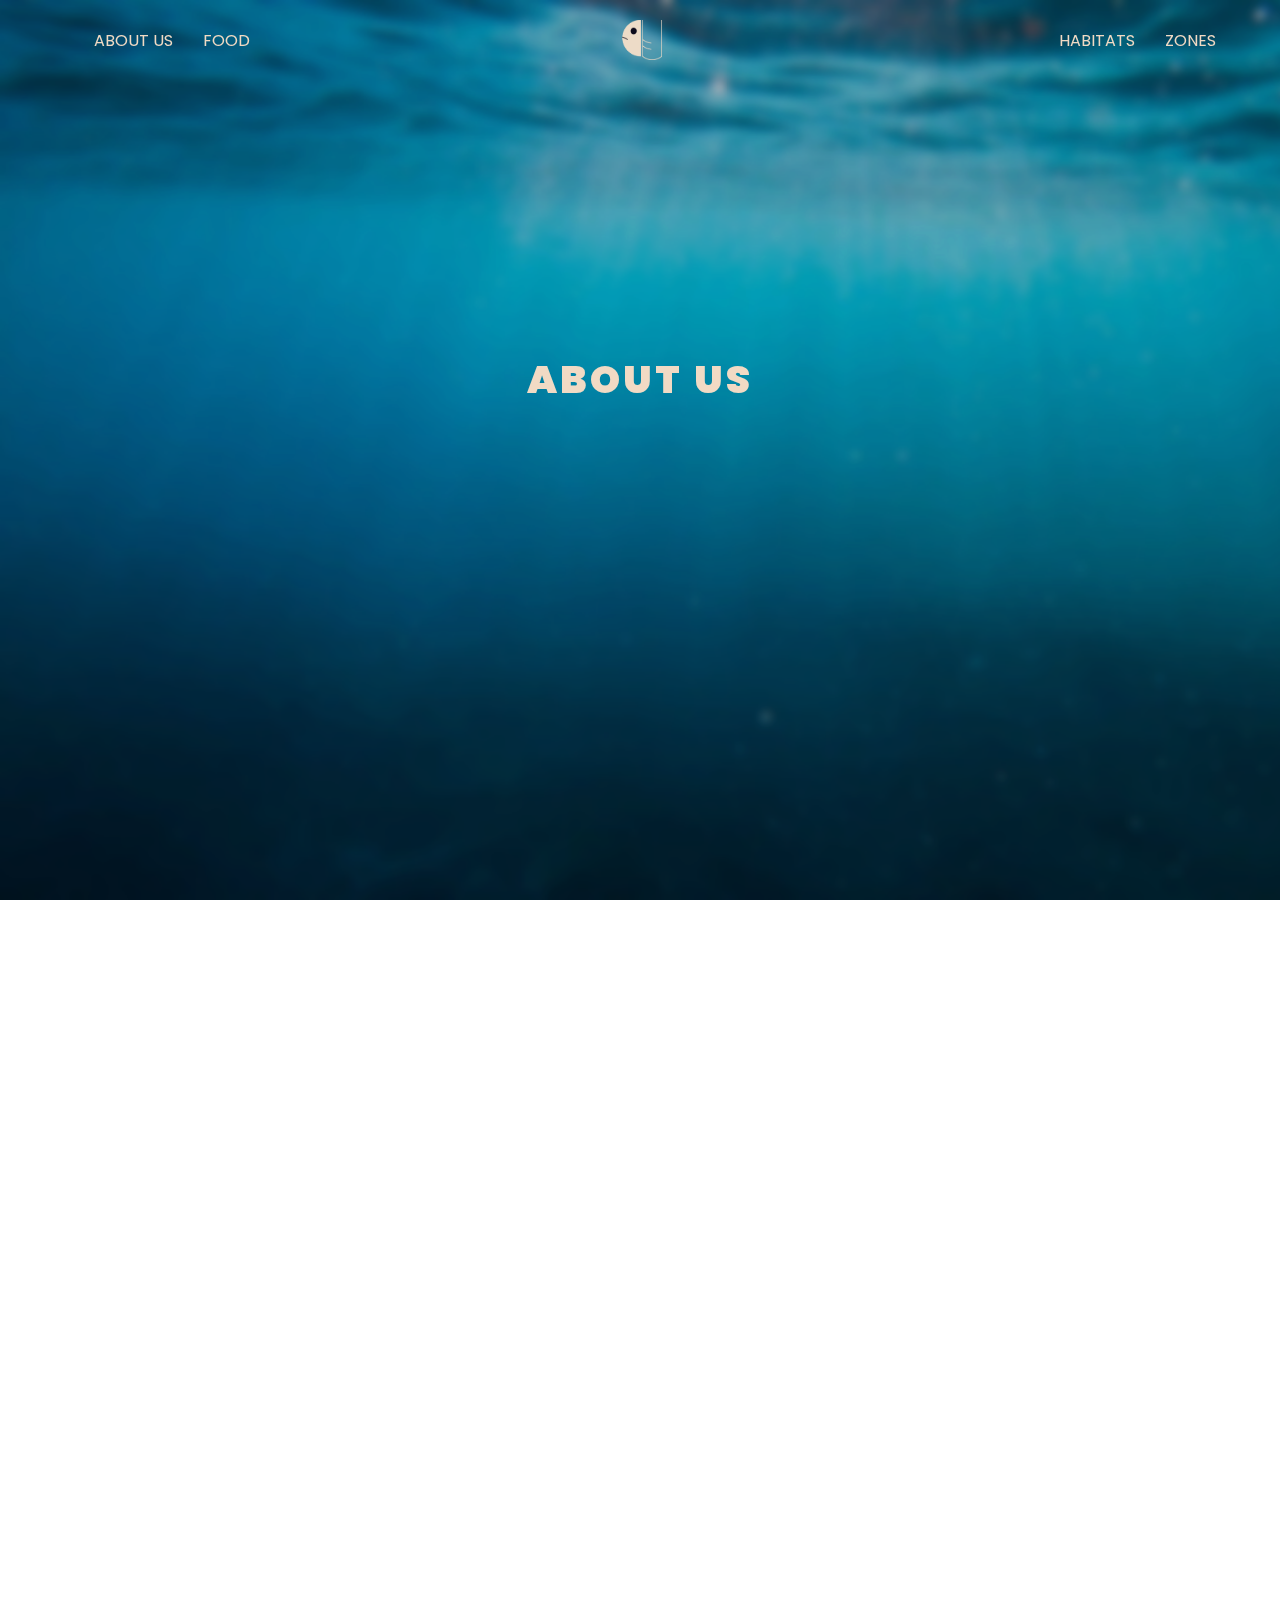
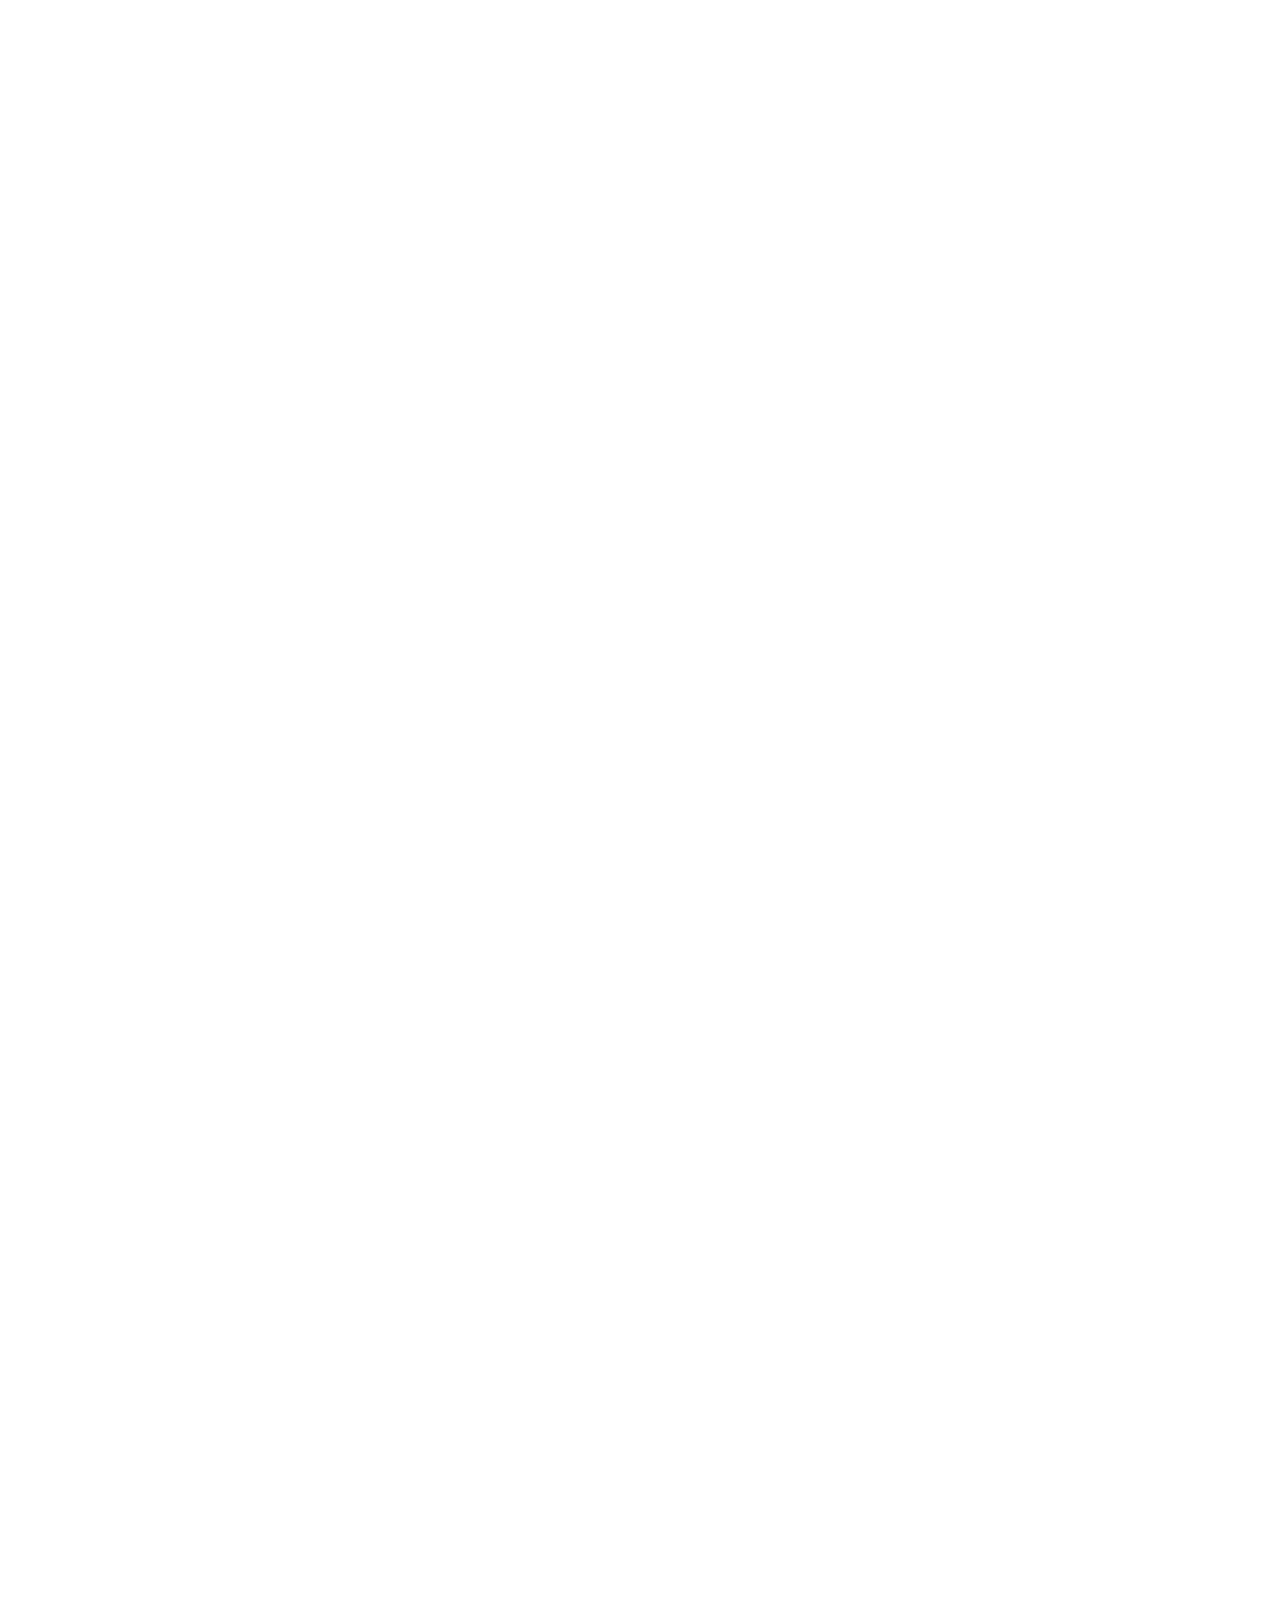
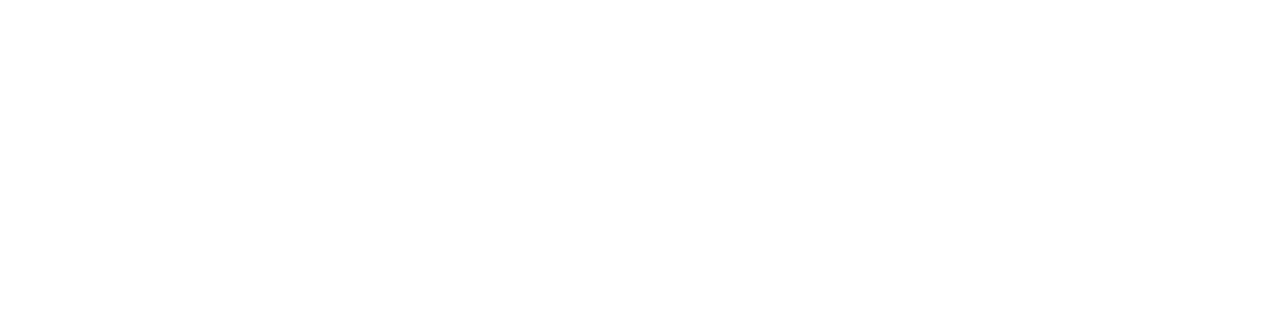
==== commit d601a804: "aboutus-desktopdone" ====
--- a/aboutus.html
+++ b/aboutus.html
@@ -119,7 +119,7 @@
       <div class="subtextsuste">
 
         <div class="foodtext">
-          About Us 
+          ABOUT US
       
         </div>
       
@@ -151,8 +151,8 @@
   <div class="articletext1">
     <h1>Who we are?</h1>
 
-    <p class="txtwhite">We are a bunch of students, designers from Business Academy Southwest  
-      having fun while working hard.
+    <p class="txtwhite">We are a start up called “FishDesigns”,  consisting of designers taught in Business Academy Southwest . 
+      We are based in Esbjerg, Denmark.
     </p>
 
   </div>
@@ -160,11 +160,11 @@
 
 
   <div class="articletext1">
-    <h1>How it's all started?</h1>
-
-    <p class="txtwhite">It's all started when we got our project group with main theme "water"
-      we suddenly decided to make a website about "Deep sea creatures"
-      as we all interested in this and we want to share our passion with others. 
+    <h1>How it all started?</h1>
+
+    <p class="txtwhite">This project began when the magazine "Illustreret Videnskab” (https://illvid.dk/) comissioned us to create
+      an interactive teaching website with a sea theme, for their next issue. With our passion for the environment and nature, we have chosen
+      deep sea creatures and their world as a subject for this website, since they are still covered in mystery.
     </p>
 
   </div>
@@ -182,11 +182,11 @@
     <p class="txtwhite" style="text-align: center;">In our team are included 4 people :
       <ul class="listofmembers">
      <li>Gerda Gergardaite</li>
-     <li>Gerda Gergardaite</li>
-     <li>Gerda Gergardaite</li>
-     <li>Gerda Gergardaite</li>
+     <li>Karolina Kosinska</li>
+     <li>Mateusz Bednarek</li>
+     <li>Mario Matejovic</li>
     </ul>
-    </p>
+     </p>
 
   </div>
 
@@ -195,9 +195,8 @@
   <div class="articletext1">
     <h1>What we are aiming for?</h1>
 
-    <p class="txtwhite">Our aim is to aware people how amazing underwater world is
-      that the knowledge and since is not boring and common as it's more often like to be.
-      We would like to create on this website community which is interested in
+    <p class="txtwhite">Our aim is to make people aware how amazing and precious the underwater world is and
+      how we affect it. We would like to create a community which is interested in
       water creatures and what is going on the bottom of the deep sea.
       
     </p>
@@ -218,15 +217,15 @@
         <div class="bodydesktopsection1text">
           <h1>Who we are ?</h1>
 
-          <p class="txtwhite">We are a bunch of students, designers from Business Academy Southwest  
-            having fun while working hard.
+          <p class="txtwhite">We are a start up called “FishDesigns”,  consisting of designers taught in Business Academy Southwest . 
+            We are based in Esbjerg, Denmark.
           </p>
         </div>
 
         <div class="spacer"></div>
 
         <div class="bodydesktopsection1img">
-          <img src="img/Pteropoda.jpg" alt="image" class="image11">
+          <img src="img/EASV-9.jpg" alt="image" class="image11">
         </div>
 
 
@@ -240,15 +239,14 @@
 
 
       <div class="bodydesktopsection2img">
-        <img src="img/Pteropoda.jpg" alt="image" class="image22">
+        <img src="img/47a37a6a-e40e-4ee4-8be2-46c3cbf0e1de.jpg" alt="image" class="image22">
       </div>
       <div class="spacer2"></div>
       <div class="bodydesktopsection2text">
         <h1>What we are aiming for?</h1>
 
-        <p class="txtwhite">Our aim is to aware people how amazing underwater world is
-          that the knowledge and since is not boring and common as it's more often like to be.
-          We would like to create on this website community which is interested in
+        <p class="txtwhite">Our aim is to make people aware how amazing and precious the underwater world is and
+          how we affect it. We would like to create a community which is interested in
           water creatures and what is going on the bottom of the deep sea.
         </p>
       </div>
@@ -261,16 +259,16 @@
     <div class="bodydesktopsection3">
 
       <div class="bodydesktopsection3text">
-        <h1>How it's all started?</h1>
-
-        <p class="txtwhite">It's all started when we got our project group with main theme "water"
-          we suddenly decided to make a website about "Deep sea creatures"
-          as we all interested in this and we want to share our passion with others. 
+        <h1>How it all started?</h1>
+
+        <p class="txtwhite">This project began when the magazine "Illustreret Videnskab” (https://illvid.dk/) comissioned us to create
+          an interactive teaching website with a sea theme, for their next issue. With our passion for the environment and nature, we have chosen
+          deep sea creatures and their world as a subject for this website, since they are still covered in mystery.
         </p>
       </div>
       <div class="spacer3"></div>
       <div class="bodydesktopsection3img">
-        <img src="img/Pteropoda.jpg" alt="image" class="image33">
+        <img src="img/logo_da.png" alt="image" class="image33">
       </div>
     </div>
 
@@ -285,71 +283,33 @@
         </div>
         <div class="spacer4"></div>
         <div class="bodydesktopsection4text">
-          <h1>What we are aiming for?</h1>
-  
-          <p class="txtwhite">Our aim is to aware people how amazing underwater world is
-            that the knowledge and since is not boring and common as it's more often like to be.
-            We would like to create on this website community which is interested in
-            water creatures and what is going on the bottom of the deep sea.
+          <h1>The best team! </h1>
+  
+          <p class="txtwhite">In our squad we count very talented people learnt by professionals.
+            Everybody works as a team, but does completely different stuff.
           </p>
-        </div>
-  
-  
-
-    </div>
-
-
-
-
-    <div class="footoerdesktop">
-
-
-      <div class="social">
-        <h1>Find us on</h1>
-
-        <div id="socialicons">
-          <img src="img/facebook.jpg" alt="" height="35" width="35">
-          <span class="socioltext">Facebook</span>
-        </div>
-        <div id="socialicons">
-          <img src="img/facebook.jpg" alt="" height="35" width="35">
-          <span class="socioltext">Facebook</span>
-        </div>
-        <div id="socialicons">
-          <img src="img/facebook.jpg" alt="" height="35" width="35">
-          <span class="socioltext">Facebook</span>
-        </div>
-
-
-        
-        
-      </div>
-
-      <div class="email">
-        <h1>Do not hesitate </h1>
-      
-          <div id="socialicons">
-            <span class="socioltext">deepsea1@gmail.com  </span>
-            <img src="img/facebook.jpg" alt="" height="35" width="35">
-            
-          </div>
-      </div>
-  
-    </div>
-
-
-  </div>
-
-
-
-
-
-
-  <!-- desktop body ends-->
-
-  <footer>
-   <span id="fotspan"> © TEAM 4</span> 
-  </footer>
+
+          <p class="txtwhite" >In our team are included 4 people :
+            <ul class="listofmembers">
+           <li>Gerda Gergardaite</li>
+           <li>Karolina Kosinska</li>
+           <li>Mateusz Bednarek</li>
+           <li>Mario Matejovic</li>
+          </ul>
+           </p>
+        </div>
+  
+  
+
+    </div>
+
+
+
+
+   
+
+  </div>
+  
 
     
 </body>
--- a/css/aboutus.css
+++ b/css/aboutus.css
@@ -63,7 +63,7 @@
 .header .menumain h1 {
   font-family: 'Poppins', sans-serif;
   font-weight: 400;
-  font-size: 3em;
+  font-size: 2em;
   text-align: center;
 }
 
@@ -361,7 +361,8 @@
   color: #F1DAC4;
   text-align: center;
   font-size: 39px;
-  font-weight: 800;
+  font-weight: 900;
+  letter-spacing: 0.1em;
 }
 
 .body2article {
@@ -459,7 +460,7 @@
 }
 
 .txtwhite {
-  font-size: 18px;
+  font-size: 16px;
   color: white;
   text-align: left;
 }
@@ -487,7 +488,7 @@
 /*FOODS BEGINS*/
 .body1food {
   width: 100%;
-  height: 675px;
+  height: 100vh;
   display: -webkit-box;
   display: -ms-flexbox;
   display: flex;
@@ -495,7 +496,7 @@
   -webkit-box-direction: normal;
       -ms-flex-direction: column;
           flex-direction: column;
-  background-image: url(../img/foodbackground.jpg);
+  background-image: url(../img/blurred-aboutus.png);
   background-size: cover;
   background-position: 20% 90%;
 }
@@ -504,8 +505,9 @@
   color: #F1DAC4;
   text-align: center;
   font-size: 39px;
-  font-weight: 800;
-  padding-top: 70%;
+  font-weight: 900;
+  padding-top: 80%;
+  letter-spacing: 0.1em;
 }
 
 .body1zones {
@@ -675,7 +677,7 @@
 }
 
 .txtwhite {
-  font-size: 18px;
+  font-size: 16px;
   color: white;
   text-align: left;
 }
@@ -695,7 +697,7 @@
 .listofmembers {
   list-style: none;
   color: #F1DAC4;
-  text-align: center;
+  text-align: left;
   padding: 0;
   margin: 0;
 }
@@ -723,11 +725,26 @@
     color: #F1DAC4;
     text-decoration: none;
   }
-  .menuhover:hover {
+  html {
+    overflow: hidden;
+  }
+  body {
+    height: 100vh;
+    -webkit-perspective: 1px;
+            perspective: 1px;
+    -webkit-transform-style: preserve-3d;
+            transform-style: preserve-3d;
+    overflow-x: hidden;
+    overflow-y: auto;
+  }
+  body .menuhover:hover {
     -webkit-mask-image: linear-gradient(-75deg, rgba(105, 23, 23, 0.6) 30%, #000 50%, rgba(0, 0, 0, 0.6) 70%);
     -webkit-mask-size: 200%;
     -webkit-animation: shine 2.5s infinite;
             animation: shine 2.5s infinite;
+  }
+  body .body1food {
+    background-image: none;
   }
   @-webkit-keyframes shine {
     from {
@@ -737,18 +754,54 @@
       -webkit-mask-position: -50%;
     }
   }
-  li {
+  body .body1food {
+    width: 100%;
+    height: 100vh;
+    display: -webkit-box;
+    display: -ms-flexbox;
+    display: flex;
+    -webkit-box-orient: vertical;
+    -webkit-box-direction: normal;
+        -ms-flex-direction: column;
+            flex-direction: column;
+    -webkit-box-sizing: border-box;
+            box-sizing: border-box;
+    -webkit-transform-style: preserve-3d;
+            transform-style: preserve-3d;
+  }
+  body .body1food .seafloortext {
+    color: #F1DAC4;
+    text-align: center;
+    font-size: 39px;
+    font-weight: 900;
+    padding-top: 80%;
+    letter-spacing: 0.1em;
+  }
+  body .body1food::before {
+    content: "";
+    width: 100vw;
+    height: 100vh;
+    top: 0;
+    left: 0;
+    background-image: url("../img/blurred-aboutus.png");
+    background-size: cover;
+    position: absolute;
+    z-index: -1;
+    -webkit-transform: translateZ(-1px) scale(2);
+            transform: translateZ(-1px) scale(2);
+  }
+  body li {
     list-style-type: none;
     margin-left: 30px;
   }
-  .headerdesktop {
+  body .headerdesktop {
     display: -webkit-box;
     display: -ms-flexbox;
     display: flex;
     padding-top: 20px;
     padding-bottom: 20px;
   }
-  .logodekstop {
+  body .logodekstop {
     width: 45px;
     height: 40px;
     -webkit-box-flex: 1;
@@ -756,7 +809,7 @@
             flex-grow: 1;
     text-align: center;
   }
-  .menudekstop {
+  body .menudekstop {
     display: -webkit-box;
     display: -ms-flexbox;
     display: flex;
@@ -767,7 +820,7 @@
     -ms-flex-item-align: center;
         align-self: center;
   }
-  .menudekstop2 {
+  body .menudekstop2 {
     display: -webkit-box;
     display: -ms-flexbox;
     display: flex;
@@ -778,7 +831,7 @@
         align-self: center;
     margin-right: 5%;
   }
-  .aboutustitledesktop {
+  body .aboutustitledesktop {
     display: -webkit-box;
     display: -ms-flexbox;
     display: flex;
@@ -786,15 +839,16 @@
     padding-top: 85px;
     padding-bottom: 50px;
   }
-  .subtextsuste {
+  body .subtextsuste {
     display: block;
     color: #F1DAC4;
     text-align: center;
     font-size: 31px;
     font-weight: 600;
-    margin-top: 170px;
-  }
-  .bodydesktop {
+    margin-top: 270px;
+    letter-spacing: 0.1em;
+  }
+  body .bodydesktop {
     background-color: #0D0C1D;
     display: -webkit-box;
     display: -ms-flexbox;
@@ -805,8 +859,11 @@
             flex-direction: column;
     padding-left: 92px;
     padding-right: 92px;
-  }
-  .bodydesktop .bodydesktopsection1 {
+    z-index: 2;
+    position: relative;
+    padding-top: 200px;
+  }
+  body .bodydesktop .bodydesktopsection1 {
     display: -webkit-box;
     display: -ms-flexbox;
     display: flex;
@@ -815,7 +872,7 @@
             justify-content: space-between;
     margin-bottom: 205px;
   }
-  .bodydesktop .bodydesktopsection1text {
+  body .bodydesktop .bodydesktopsection1text {
     -webkit-box-flex: 1;
         -ms-flex: 1;
             flex: 1;
@@ -823,26 +880,26 @@
     height: 22%;
     margin-top: 50px;
   }
-  .bodydesktop .bodydesktopsection1text h1 {
-    font-size: 3em;
+  body .bodydesktop .bodydesktopsection1text h1 {
+    font-size: 2em;
     text-align: left;
   }
-  .bodydesktop .spacer {
+  body .bodydesktop .spacer {
     width: 30vh;
     height: 393px;
   }
-  .bodydesktop .bodydesktopsection1img {
+  body .bodydesktop .bodydesktopsection1img {
     -webkit-box-flex: 1;
         -ms-flex: 1;
             flex: 1;
     width: 694px;
     height: 393px;
   }
-  .bodydesktop .image11 {
+  body .bodydesktop .image11 {
     width: 100%;
     height: 100%;
   }
-  .bodydesktop .bodydesktopsection2 {
+  body .bodydesktop .bodydesktopsection2 {
     display: -webkit-box;
     display: -ms-flexbox;
     display: flex;
@@ -851,34 +908,33 @@
             justify-content: space-between;
     margin-bottom: 205px;
   }
-  .bodydesktop .bodydesktopsection2text {
+  body .bodydesktop .bodydesktopsection2text {
     -webkit-box-flex: 1;
         -ms-flex: 1;
             flex: 1;
     width: 22%;
     height: 22%;
-    margin-top: 50px;
-  }
-  .bodydesktop .bodydesktopsection2text h1 {
-    font-size: 3em;
+  }
+  body .bodydesktop .bodydesktopsection2text h1 {
+    font-size: 2em;
     text-align: left;
   }
-  .bodydesktop .spacer2 {
+  body .bodydesktop .spacer2 {
     width: 30vh;
     height: 393px;
   }
-  .bodydesktop .bodydesktopsection2img {
+  body .bodydesktop .bodydesktopsection2img {
     -webkit-box-flex: 1;
         -ms-flex: 1;
             flex: 1;
     width: 694px;
     height: 393px;
   }
-  .bodydesktop .image22 {
+  body .bodydesktop .image22 {
     width: 100%;
     height: 100%;
   }
-  .bodydesktop .bodydesktopsection3 {
+  body .bodydesktop .bodydesktopsection3 {
     display: -webkit-box;
     display: -ms-flexbox;
     display: flex;
@@ -887,7 +943,7 @@
             justify-content: space-between;
     margin-bottom: 205px;
   }
-  .bodydesktop .bodydesktopsection3text {
+  body .bodydesktop .bodydesktopsection3text {
     -webkit-box-flex: 1;
         -ms-flex: 1;
             flex: 1;
@@ -895,82 +951,68 @@
     height: 22%;
     margin-top: 50px;
   }
-  .bodydesktop .bodydesktopsection3text h1 {
-    font-size: 3em;
+  body .bodydesktop .bodydesktopsection3text h1 {
+    font-size: 2em;
     text-align: left;
   }
-  .bodydesktop .spacer3 {
+  body .bodydesktop .spacer3 {
     width: 30vh;
     height: 393px;
   }
-  .bodydesktop .bodydesktopsection3img {
+  body .bodydesktop .bodydesktopsection3img {
     -webkit-box-flex: 1;
         -ms-flex: 1;
             flex: 1;
     width: 694px;
     height: 393px;
   }
-  .bodydesktop .image33 {
+  body .bodydesktop .image33 {
     width: 100%;
     height: 100%;
   }
-  .bodydesktop .bodydesktopsection4 {
+  body .bodydesktop .bodydesktopsection4 {
     display: -webkit-box;
     display: -ms-flexbox;
     display: flex;
     -webkit-box-pack: justify;
         -ms-flex-pack: justify;
             justify-content: space-between;
-    margin-bottom: 205px;
-  }
-  .bodydesktop .bodydesktopsection4text {
+    margin-bottom: 100px;
+  }
+  body .bodydesktop .bodydesktopsection4text {
     -webkit-box-flex: 1;
         -ms-flex: 1;
             flex: 1;
     width: 22%;
     height: 22%;
-    margin-top: 50px;
-  }
-  .bodydesktop .bodydesktopsection4text h1 {
-    font-size: 3em;
+  }
+  body .bodydesktop .bodydesktopsection4text h1 {
+    font-size: 2em;
     text-align: left;
   }
-  .bodydesktop .spacer4 {
+  body .bodydesktop .spacer4 {
     width: 30vh;
     height: 393px;
   }
-  .bodydesktop .bodydesktopsection4img {
+  body .bodydesktop .bodydesktopsection4img {
     -webkit-box-flex: 1;
         -ms-flex: 1;
             flex: 1;
     width: 694px;
     height: 393px;
   }
-  .bodydesktop .image44 {
+  body .bodydesktop .image44 {
     width: 100%;
     height: 100%;
   }
-  .seafloortext {
+  body .seafloortext {
     display: none;
   }
-  .foodtext {
+  body .foodtext {
     color: #F1DAC4;
     text-align: center;
     font-size: 39px;
-    font-weight: 800;
-  }
-  .footoerdesktop {
-    display: -webkit-box;
-    display: -ms-flexbox;
-    display: flex;
-    -webkit-box-pack: justify;
-        -ms-flex-pack: justify;
-            justify-content: space-between;
-    border-line: 3px palegoldenrod;
-    border-top: 5px solid #F1DAC4;
-  }
-  .socioltext {
-    color: #F1DAC4;
+    font-weight: 900;
   }
 }
 /*# sourceMappingURL=aboutus.css.map */